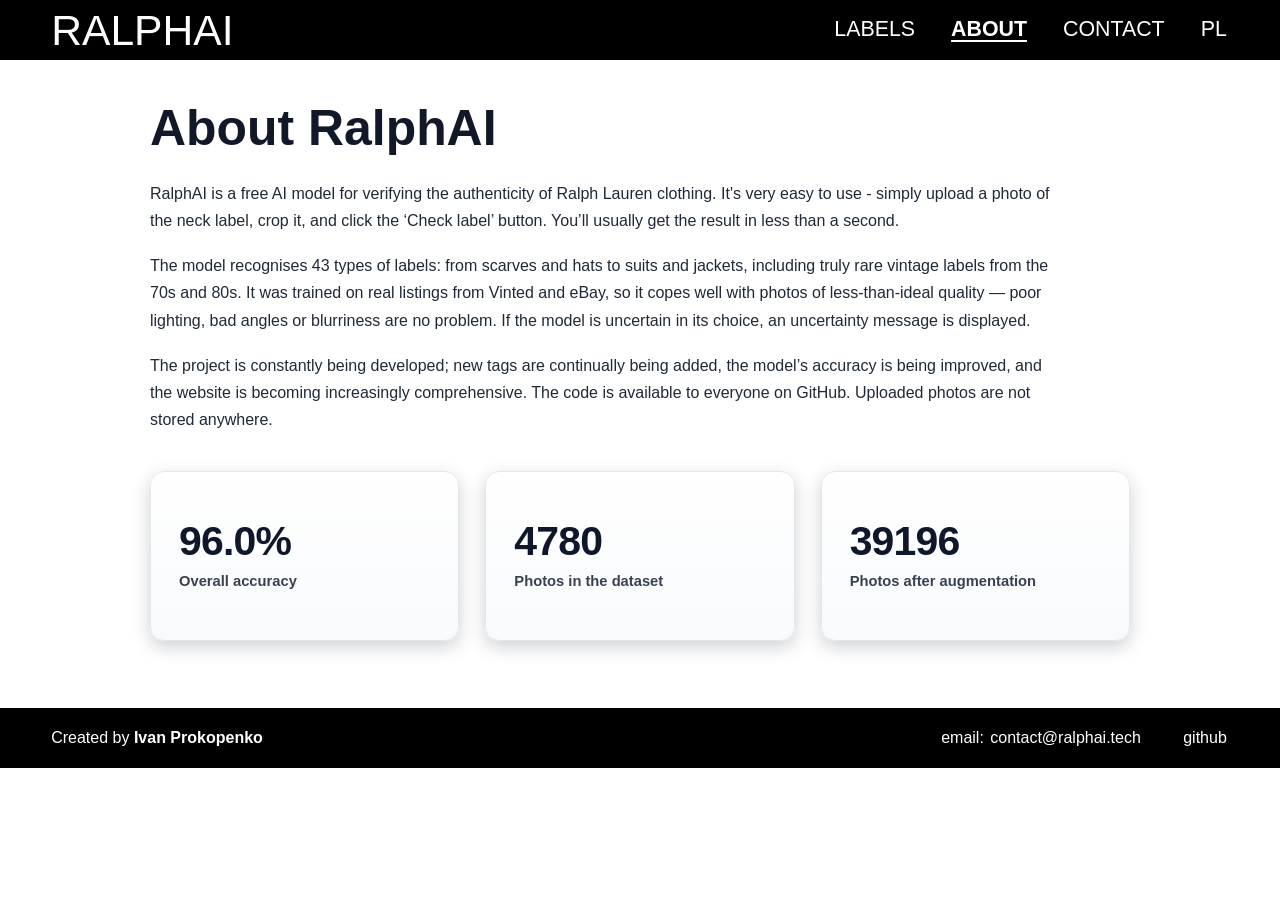
==== about.html @ 1222fd0d "new version. v3" ====
<!DOCTYPE html>
<html lang="en">

<head>
  <meta charset="UTF-8" />
  <meta name="viewport" content="width=device-width, initial-scale=1.0" />
  <title>RalphAI - About</title>
  <meta name="description" content="Learn how RalphAI helps people perform a fast, practical Ralph Lauren legit check using AI." />
  <link rel="icon" type="image/png" href="/favicon/favicon-96x96.png" sizes="96x96" />
  <link rel="icon" type="image/svg+xml" href="/favicon/favicon.svg" />
  <link rel="shortcut icon" href="/favicon.ico" />
  <link rel="apple-touch-icon" sizes="180x180" href="/favicon/apple-touch-icon.png" />
  <link rel="manifest" href="/favicon/site.webmanifest" />
  <link rel="stylesheet" href="styles.css" />
  <script defer src="about.js"></script>
</head>

<body>
  <header class="navbar">
    <a href="/" class="nav-logo">RALPHAI</a>
    <nav class="nav-links">
      <a href="labels.html" class="nav-labels" data-i18n="navLabels">LABELS</a>
      <a href="about.html" class="nav-about nav-labels--active" data-i18n="navAbout">ABOUT</a>
      <a href="mailto:contact@ralphai.tech" class="nav-kontakt" data-i18n="navContact" id="navContactLink">CONTACT</a>
      <button id="langToggle" class="nav-lang-toggle"></button>
    </nav>
  </header>

  <main class="main-content main-content--about">
    <section class="about-page-wrapper" aria-labelledby="aboutHeading">
      <h1 id="aboutHeading" class="about-title" data-i18n="aboutTitle">About RalphAI</h1>

      <article class="about-article">
        <p data-i18n="aboutP1">
          RalphAI was created for people who buy, sell, and collect Ralph Lauren pieces and need a fast first opinion before making a decision.
          Instead of guessing from blurry marketplace photos or relying only on memory, users can upload label images and get an instant AI-based assessment.
        </p>
        <p data-i18n="aboutP2">
          The project focuses on practical, real-world use. We train the model on varied label examples, then keep improving it as new formats and edge cases appear.
          That means better coverage for vintage and modern tags, and more reliable confidence scores when the image quality is good.
        </p>
        <p data-i18n="aboutP3">
          RalphAI is designed to save time, reduce obvious mistakes, and support the legit-check community. It is a strong assistant, not a replacement for expert judgment,
          so uncertain cases should still be reviewed manually.
        </p>
      </article>

      <section class="about-metrics" aria-label="RalphAI metrics">
        <article class="about-metric-card">
          <p class="about-metric-value">96.0%</p>
          <p class="about-metric-label" data-i18n="metric1">Overall accuracy</p>
        </article>
        <article class="about-metric-card">
          <p class="about-metric-value">4780</p>
          <p class="about-metric-label" data-i18n="metric3">Photos in the dataset</p>
        </article>
        <article class="about-metric-card">
          <p class="about-metric-value">39196</p>
          <p class="about-metric-label" data-i18n="metric4">Photos after augmentation</p>
        </article>
      </section>
    </section>
  </main>

  <footer class="site-footer">
    <p class="footer-author"><span data-i18n="footerCreatedBy">Created by</span> <strong>Ivan Prokopenko</strong></p>
    <p class="footer-email">email: <a href="mailto:contact@ralphai.tech" id="footerEmailLink">contact@ralphai.tech</a></p>
    <a href="https://github.com/IvanProkopenko7/ralphai" class="footer-github" target="_blank" rel="noopener">github</a>
  </footer>
</body>

</html>
---- styles.css ----
*,
*::before,
*::after {
  box-sizing: border-box;
  margin: 0;
  padding: 0;
}

[hidden] {
  display: none !important;
}

html,
body {
  width: 100%;
  min-height: 100vh;
  background: #ffffff;
  font-family: 'Inter', 'Segoe UI', Roboto, Helvetica, Arial, sans-serif;
  font-style: normal;
}

/* ===== NAVBAR ===== */
.navbar {
  position: sticky;
  top: 0;
  z-index: 100;
  background: #000;
  height: 60px;
  display: flex;
  align-items: center;
  justify-content: space-between;
  padding: 0 clamp(20px, 4vw, 60px);
}

.nav-logo {
  font-weight: 400;
  font-size: clamp(28px, 3.33vw, 48px);
  color: #fff;
  text-decoration: none;
  text-wrap: nowrap;
}

.nav-links {
  display: flex;
  align-items: center;
  gap: clamp(16px, 2.5vw, 48px);
}

.nav-labels,
.nav-about,
.nav-kontakt,
.nav-lang-toggle {
  font-weight: 400;
  font-size: clamp(14px, 1.67vw, 32px);
  color: #fff;
  white-space: nowrap;
  text-decoration: none;
  line-height: 1;
  padding: 2px;
}

.nav-logo,
.nav-labels,
.nav-about,
.nav-kontakt,
.nav-lang-toggle,
.choose-btn,
.btn-analyze,
.btn-crop-cancel,
.btn-crop-confirm,
.preview-thumb-remove,
.preview-thumb-add {
  touch-action: manipulation;
}

.nav-lang-toggle {

background-color: black;

	border: none;
	padding: 2px;
  font: inherit;
  font-size: clamp(14px, 1.67vw, 32px);
  font-weight: 400;
  line-height: 1;
	cursor: pointer;
	outline: inherit;

}

.nav-labels--active {
  font-weight: 700;
  text-decoration: underline;
  text-underline-offset: 4px;
}

/* ===== MAIN CONTENT (drop zone) ===== */
.main-content {
  width: 100%;
  max-width: 1280px;
  margin: 0 auto;
  padding: clamp(16px, 4vw, 60px);
  display: flex;
  flex-direction: column;
  align-items: center;
  gap: clamp(40px, 6vw, 120px);
}

.main-content.drag-over {
  background: rgba(0, 0, 0, 0.04);
}

/* ===== UPLOAD SECTION ===== */
.upload-section {
  display: flex;
  flex-direction: column;
  align-items: center;
  gap: clamp(8px, 0.8vw, 12px);
  width: 100%;
}

.title {
  font-weight: 800;
  font-size: clamp(20px, 6vw, 64px);
  color: #000;
  text-align: center;
  line-height: 1.2;
}

.subtitle {
  font-weight: 600;
  font-size: calc(clamp(18px, 3vw, 32px) + 2px);
  color: #000;
  text-align: center;
}

.note {
  font-weight: 400;
  font-size: clamp(14px, 1.6vw, 16px);
  color: #5f5f5f;
  text-align: center;
  line-height: 1.5;
}

.note a {
  text-decoration: none;
}

.note-bold {
  font-weight: 600;
}

/* ===== CHOOSE BUTTON ===== */
.choose-btn {
  background: linear-gradient(135deg, #130023 0%, 20%, #6600aa 40%, #6600aa 60%, 80%, #130023 100%);
  background-size: 150% 150%;
  position: relative;
  overflow: hidden;
  margin-top: clamp(10px, 1.2vw, 18px);
  height: clamp(54px, 6vw, 100px);
  width: clamp(200px, 30vw, 440px);
  max-width: 100%;
  border-radius: 10px;
  cursor: pointer;
  border: none;
  display: flex;
  align-items: center;
  justify-content: center;
  isolation: isolate;
}

.choose-btn::before {
  content: '';
  position: absolute;
  inset: 0;
  z-index: 0;
  border-radius: inherit;
  background: linear-gradient(135deg, #130023 0%, 20%, #8800dd 40%, #8800dd 60%, 80%, #130023 100%);
  background-size: 150% 150%;
  opacity: 0;
  transition: opacity 0.25s ease;
}

.choose-btn:hover::before {
  opacity: 1;
}

.choose-btn span {
  position: relative;
  z-index: 1;
  font-weight: 600;
  font-size: clamp(16px, 2vw, 32px);
  color: #fff;
  white-space: nowrap;
}

/* ===== DROP TEXT ===== */
.drop-text {
  display: flex;
  flex-direction: column;
  align-items: center;
  gap: 4px;
}

.drop-line-1,
.drop-line-2 {
  font-weight: 400;
  font-size: clamp(14px, 1.6vw, 16px);
  color: #666;
  text-align: center;
}

/* ===== HOW-TO SECTION ===== */
.how-to-section {
  display: flex;
  flex-direction: column;
  align-items: center;
  gap: clamp(14px, 2vw, 32px);
  width: 100%;
  padding-bottom: clamp(12px, 2vw, 50px);
  padding-top: clamp(40px, 6vw, 60px);
  content-visibility: auto;
}

.how-to-section::before {
  content: '';
  display: block;
  width: 50%;
  max-width: 320px;
  height: 1px;
  background: linear-gradient(to right, transparent, rgba(0, 0, 0, 0.25) 25%, rgba(0, 0, 0, 0.25) 75%, transparent);
}

.section-heading {
  font-weight: 450;
  font-size: clamp(22px, 3vw, 48px);
  color: #000;
  text-align: center;
}

/* ===== CROPPING VIDEO ===== */
.cropping-video {
  width: 100%;
  max-width: 360px;
  display: block;
  border-radius: 8px;
}

.how-to-image-groups,
.qr-check-image-groups {
  width: 100%;
  display: flex;
  flex-direction: column;
  gap: clamp(20px, 2.4vw, 34px);
}

.how-to-image-group,
.qr-check-image-group {
  width: 100%;
  display: flex;
  flex-direction: column;
  gap: 12px;
}

.how-to-group-label,
.qr-check-group-label {
  font-size: clamp(18px, 2.1vw, 28px);
  font-weight: 700;
  letter-spacing: 0.08em;
}

.how-to-group-label--good,
.qr-check-group-label--real {
  color: #166534;
}

.how-to-group-label--bad,
.qr-check-group-label--fake {
  color: #991b1b;
}

.how-to-image-groups {
  margin-top: clamp(2px, 0.6vw, 8px);
}

.how-to-grid,
.qr-check-grid {
  width: 100%;
  display: flex;
  flex-wrap: nowrap;
  align-items: stretch;
  gap: 10px;
  overflow-x: visible;
  padding-bottom: 0;
}

.how-to-card,
.qr-check-card {
  border: 2px solid #e5e7eb;
  border-radius: 12px;
  overflow: hidden;
  background: #fff;
  flex: 0 0 auto;
  display: flex;
  align-items: center;
  justify-content: center;
}

.how-to-card {
  width: calc((100% - 10px) / 2);
}

.how-to-card img,
.qr-check-card img {
  display: block;
  width: auto;
  height: auto;
  max-width: 100%;
  max-height: 100%;
  background: #eceff3;
}

/* ===== ADDITIONAL CHECKS SECTION ===== */
.extra-checks-section {
  width: min(1120px, 100%);
  display: flex;
  flex-direction: column;
  gap: clamp(20px, 2.4vw, 34px);
  padding: clamp(20px, 2.6vw, 34px) 0 clamp(24px, 4vw, 40px);
  margin-top: clamp(-56px, -5vw, -24px);
  border-top: 1px solid rgba(0, 0, 0, 0.12);
}

.extra-checks-heading {
  text-align: left;
}

.extra-checks-intro {
  font-size: clamp(14px, 1.2vw, 18px);
  line-height: 1.7;
  color: #1a1a1a;
}

.extra-checks-list {
  margin: 0;
  padding-left: clamp(20px, 2.4vw, 34px);
  list-style: none;
  counter-reset: extra-check-item;
  display: grid;
  gap: clamp(34px, 4vw, 50px);
}

.extra-checks-item {
  counter-increment: extra-check-item;
  display: grid;
  gap: clamp(16px, 2vw, 22px);
  color: #1a1a1a;
}

.extra-checks-item-title {
  font-size: clamp(18px, 2vw, 28px);
  font-weight: 650;
  line-height: 1.2;
}

.extra-checks-item-title::before {
  content: counter(extra-check-item) ". ";
}

.extra-checks-item p {
  font-size: clamp(14px, 1.15vw, 18px);
  line-height: 1.75;
}

.extra-checks-item a {
  color: #1d4ed8;
  text-underline-offset: 2px;
}

.extra-checks-item a:hover {
  text-decoration: none;
}

.qr-check-grid {
  margin-top: 0;
}

.qr-check-card {
  width: calc((100% - 10px) / 2);
}

.qr-check-card img {
  height: auto;
}

.how-to-card--good,
.qr-check-card--legit {
  border-color: #22c55e;
}

.how-to-card--bad,
.qr-check-card--fake {
  border-color: #ef4444;
}

/* ===== PREVIEW IMAGE ===== */
.preview-img {
  width: clamp(200px, 28vw, 440px);
  max-width: 100%;
  height: auto;
  aspect-ratio: 2 / 1;
  object-fit: cover;
  border-radius: 10px;
  cursor: pointer;
}

/* ===== PREVIEW GRID ===== */
.preview-grid {
  display: flex;
  flex-wrap: wrap;
  gap: 12px;
  justify-content: center;
  width: clamp(200px, 80vw, 920px);
  max-width: 100%;
}

.preview-clearAll {
  background: #f44336;
  color: #fff;
  border: none;
  padding: 8px 16px;
  font-size: 14px;
  font-weight: 600;
  cursor: pointer;
}

.preview-clearAll-container {
  padding: 5px 0 10px 0;
  display: flex;
  flex-wrap: wrap;
  justify-content: flex-end;
  width: clamp(200px, 80vw, 920px);
  max-width: 100%;
}

.preview-card {
  display: flex;
  flex-direction: column;
  flex-shrink: 0;
}

.preview-thumb {
  position: relative;
  width: 220px;
  height: 110px;
  border-radius: 10px 10px 0 0;
  overflow: hidden;
  flex-shrink: 0;
}

.preview-thumb img {
  width: 100%;
  height: 100%;
  object-fit: cover;
  display: block;
}

.preview-thumb-remove {
  position: absolute;
  top: 4px;
  right: 4px;
  width: 22px;
  height: 22px;
  border-radius: 50%;
  background: rgba(0, 0, 0, 0.6);
  color: #fff;
  border: none;
  cursor: pointer;
  font-size: 12px;
  display: flex;
  align-items: center;
  justify-content: center;
  line-height: 1;
}

.preview-thumb-remove:hover {
  background: rgba(0, 0, 0, 0.85);
}

.preview-thumb-add {
  width: 220px;
  height: 110px;
  border-radius: 10px;
  border: 2px dashed #ccc;
  background: #fafafa;
  cursor: pointer;
  font-size: 32px;
  color: #bbb;
  display: flex;
  align-items: center;
  justify-content: center;
  align-self: flex-start;
}

.preview-thumb-add:hover {
  border-color: #999;
  color: #999;
}

/* ===== RESULT ROW ===== */
.result-row {
  display: flex;
  flex-wrap: wrap;
  gap: 12px;
  justify-content: center;
  width: clamp(200px, 80vw, 920px);
  max-width: 100%;
}

.result-chip {
  width: 220px;
  border-radius: 0 0 10px 10px;
  display: flex;
  flex-direction: column;
  align-items: center;
  justify-content: center;
  padding: 10px 14px 12px;
  flex-shrink: 0;
  box-sizing: border-box;
  gap: 2px;
}

.result-chip--authentic {
  background: #dcfce7;
}

.result-chip--fake {
  background: #fee2e2;
}

.result-chip--unknown {
  background: #fef9c3;
}

.result-chip-verdict {
  font-family: 'Inter', sans-serif;
  font-size: 22px;
  font-weight: 800;
  text-transform: lowercase;
  letter-spacing: 0.01em;
  line-height: 1.1;
}

.result-chip--authentic .result-chip-verdict {
  color: #166534;
}

.result-chip--fake .result-chip-verdict {
  color: #991b1b;
}

.result-chip--unknown .result-chip-verdict {
  color: #854d0e;
}

.result-chip-pct {
  font-family: 'Inter', sans-serif;
  font-size: 13px;
  font-weight: 400;
  color: #555;
}

/* ===== UNCERTAINTY MESSAGE ===== */
.uncertainty-msg {
  background-color: #fdf5d3;
  color: #6a5300;
  border: 1px solid #fae482;
  width: clamp(300px, 42vw, 660px);
  max-width: 95%;
  margin-top: 20px;
  margin-bottom: -10px;
  border-radius: 8px;
  font-family: 'Inter', sans-serif;
  font-size: clamp(14px, 1.4vw, 15px);
  line-height: 1.5;
  text-align: center;
  padding: 16px 20px;
  font-weight: 500;
  box-shadow: 0 4px 12px rgba(0, 0, 0, 0.03);
}

.uncertainty-msg a {
  color: #4a3a00;
  text-decoration: underline;
  font-weight: 700;
}

.uncertainty-msg a:hover {
  text-decoration: none;
}

/* ===== ANALYZE BUTTON ===== */
.btn-analyze {
  margin-top: 28px;
  background: linear-gradient(135deg, #130023 0%, 20%, #6600aa 40%, #6600aa 60%, 80%, #130023 100%);
  background-size: 150% 150%;
  position: relative;
  overflow: hidden;
  height: clamp(54px, 6vw, 100px);
  width: clamp(200px, 28vw, 440px);
  max-width: 100%;
  border-radius: 10px;
  cursor: pointer;
  border: none;
  display: flex;
  align-items: center;
  justify-content: center;
  font-family: 'Inter', sans-serif;
  font-weight: 600;
  font-size: clamp(16px, 2vw, 32px);
  color: #fff;
  white-space: nowrap;
  isolation: isolate;
}

.btn-analyze::before {
  content: '';
  position: absolute;
  inset: 0;
  z-index: 0;
  border-radius: inherit;
  background: linear-gradient(135deg, #130023 0%, 20%, #8800dd 40%, #8800dd 60%, 80%, #130023 100%);
  background-size: 150% 150%;
  opacity: 0;
  transition: opacity 0.25s ease;
}

.btn-analyze:hover::before {
  opacity: 1;
}

.btn-analyze span {
  position: relative;
  z-index: 1;
  color: #fff;
}

.btn-analyze:disabled {
  background: #aaa;
  cursor: not-allowed;
}

.btn-analyze:disabled::before {
  display: none;
}

.btn-analyze.loading {
  pointer-events: none;
}

.btn-analyze.loading::after {
  content: '';
  display: inline-block;
  width: 18px;
  height: 18px;
  border: 2px solid rgba(255, 255, 255, 0.5);
  border-top-color: #fff;
  border-radius: 50%;
  animation: spin 0.7s linear infinite;
  margin-left: 14px;
  vertical-align: middle;
}

@keyframes spin {
  to {
    transform: rotate(360deg);
  }
}

@keyframes btnGradientFlow {
  0% {
    background-position: 0% 0%;
  }

  50% {
    background-position: 100% 100%;
  }

  100% {
    background-position: 0% 0%;
  }
}

/* ===== ERROR MESSAGE ===== */
.error-msg {
  width: clamp(200px, 28vw, 440px);
  max-width: 100%;
  background: #f8d7da;
  color: #721c24;
  border-radius: 6px;
  padding: 12px 18px;
  font-family: 'Inter', sans-serif;
  font-size: clamp(14px, 1vw, 16px);
  text-align: center;
}

/* ===== RESULT CARD ===== */
.result-card {
  width: clamp(280px, 40vw, 560px);
  max-width: 100%;
  background: #fff;
  border-radius: 16px;
  box-shadow: 0 8px 40px rgba(0, 0, 0, 0.13);
  overflow: hidden;
}

.result-header {
  background: linear-gradient(135deg, #130023 0%, 20%, #6600aa 40%, #6600aa 60%, 80%, #130023 100%);
  background-size: 150% 150%;
  color: #fff;
  padding: 14px 24px;
  font-family: 'Inter', sans-serif;
  font-size: 12px;
  font-weight: 700;
  letter-spacing: 0.12em;
  text-transform: uppercase;
}

.result-body {
  padding: 24px;
  display: flex;
  flex-direction: column;
  gap: 20px;
}

.result-divider {
  height: 1px;
  background: #f0f0f0;
  margin: 4px 0;
}

.result-img-label {
  font-size: 12px;
  font-weight: 700;
  letter-spacing: 0.12em;
  text-transform: uppercase;
  color: #aaa;
  text-align: center;
  padding-top: 4px;
}

.result-verdict {
  display: flex;
  flex-direction: column;
  align-items: center;
  gap: 10px;
  padding: 24px 20px;
  border-radius: 12px;
  background: #f7f7f7;
}

.result-verdict--authentic {
  background: #f0fdf4;
}

.result-verdict--fake {
  background: #fff1f1;
}

.result-verdict--unknown {
  background: #fefce8;
}

.result-verdict-label {
  font-size: 14px;
  font-weight: 700;
  letter-spacing: 0.12em;
  text-transform: uppercase;
  color: #aaa;
}

.result-verdict-class {
  font-family: 'Inter', sans-serif;
  font-size: clamp(26px, 3.5vw, 40px);
  font-weight: 800;
  color: #111;
  text-transform: capitalize;
  line-height: 1;
}

.badge {
  display: inline-flex;
  align-items: center;
  justify-content: center;
  padding: 5px 16px;
  border-radius: 100px;
  font-family: 'Inter', sans-serif;
  font-size: 12px;
  font-weight: 700;
  letter-spacing: 0.08em;
  text-transform: uppercase;
  white-space: nowrap;
}

.badge.authentic {
  background: #dcfce7;
  color: #166534;
}

.badge.fake {
  background: #fee2e2;
  color: #991b1b;
}

.badge.unknown {
  background: #fef9c3;
  color: #854d0e;
}

.result-class {
  font-family: 'Inter', sans-serif;
  font-size: 18px;
  font-weight: 700;
  color: #222;
}

.confidence-row {
  display: flex;
  align-items: center;
  gap: 12px;
}

.confidence-label {
  font-size: 12px;
  font-weight: 600;
  color: #888;
  min-width: 60px;
}

.confidence-bar-wrap {
  flex: 1;
  height: 10px;
  background: #ede9f4;
  border-radius: 100px;
  overflow: hidden;
}

.confidence-bar {
  height: 100%;
  border-radius: 100px;
  background: linear-gradient(90deg, #340058, #8800dd);
  transition: width 0.6s cubic-bezier(0.4, 0, 0.2, 1);
}

.confidence-pct {
  font-size: 14px;
  font-weight: 700;
  color: #111;
  min-width: 40px;
  text-align: right;
}

.top-predictions {
  border-top: 1px solid #f0f0f0;
  padding-top: 16px;
  display: flex;
  flex-direction: column;
  gap: 10px;
}

.top-predictions-label {
  font-size: 14px;
  font-weight: 700;
  letter-spacing: 0.1em;
  text-transform: uppercase;
  color: #bbb;
  margin-bottom: 2px;
}

.pred-row {
  display: flex;
  align-items: center;
  gap: 10px;
}

.pred-name {
  font-size: 14px;
  font-weight: 500;
  color: #444;
  min-width: 100px;
  white-space: nowrap;
  overflow: hidden;
  text-overflow: ellipsis;
}

.pred-bar-wrap {
  flex: 1;
  height: 6px;
  background: #ede9f4;
  border-radius: 100px;
  overflow: hidden;
}

.pred-bar {
  height: 100%;
  border-radius: 100px;
  background: #b48dd4;
}

.pred-pct {
  font-size: 14px;
  font-weight: 600;
  color: #888;
  min-width: 34px;
  text-align: right;
}

/* ===== FOOTER ===== */
.site-footer {
  background: #000;
  height: 60px;
  width: 100%;
  display: flex;
  align-items: center;
  padding: 0 clamp(20px, 4vw, 60px);
  gap: clamp(16px, 3vw, 60px);
  font-family: 'Inter', sans-serif;
  font-size: 16px;
  font-weight: 400;
  color: #fff;
  content-visibility: auto;
}

.site-footer strong {
  font-weight: 600;
}

.footer-author {
  flex: 1;
  padding-right: 14px;
}

.footer-email {
  flex: 0 0 auto;
}

.footer-email a {
  color: #fff;
  text-decoration: none;
  padding: 2px;
}

.footer-email a:hover {
  text-decoration: underline;
}

.footer-github {
  flex: 0 0 auto;
  color: #fff;
  text-decoration: none;
  padding: 2px;
}

.footer-github:hover {
  text-decoration: underline;
}

/* ===== UPDATE MODAL ===== */
.update-modal-overlay {
  position: fixed;
  inset: 0;
  background: rgba(0, 0, 0, 0.5);
  z-index: 1200;
  display: flex;
  align-items: center;
  justify-content: center;
  padding: 16px;
}

.update-modal {
  width: 500px;
  max-width: 100%;
  max-height: calc(100vh - 32px);
  background: #fff;
  border-radius: 20px;
  box-shadow: 0 24px 60px rgba(0, 0, 0, 0.35);
  display: flex;
  flex-direction: column;
  position: relative;
  overflow: hidden;
}

.update-modal-close {
  position: absolute;
  top: 8px;
  right: 8px;
  width: 34px;
  height: 34px;
  border: none;
  border-radius: 999px;
  background: rgba(0, 0, 0, 0.14);
  color: #111;
  font-size: 24px;
  line-height: 1;
  cursor: pointer;
  transition: background 0.2s ease, color 0.2s ease;
  z-index: 2;
}

.update-modal-close:hover {
  background: rgba(0, 0, 0, 0.08);
  color: #111;
}

.update-modal-header {
  background: #fad300;
  text-align: center;
  padding: 24px 10px 14px 10px;
}

.update-modal-title {
  font-size: 34px;
  line-height: 1.05;
  font-weight: 800;
  color: #111;
  max-width: calc(100% - 44px);
  margin: 0 auto;
  white-space: normal;
}

.update-modal-subtitle {
  margin-top: 8px;
  color: rgba(0, 0, 0, 0.8);
  font-size: 16px;
  font-weight: 500;
}

.update-modal-content {
  flex: 1;
  overflow-y: auto;
  padding: 10px;
  display: flex;
  flex-direction: column;
  gap: 8px;
}

.update-feature-card {
  display: flex;
  align-items: center;
  gap: 12px;
  background: #f7f7f7;
  border-radius: 16px;
    padding: 12px 6px;
}

.update-feature-icon {
  width: 40px;
  height: 40px;
  border-radius: 999px;
  background: #fad300;
  color: #111;
  font-size: 18px;
  flex: 0 0 40px;
  display: flex;
  align-items: center;
  justify-content: center;
}

.update-feature-text h3 {
  font-size: 16px;
  line-height: 1.35;
  font-weight: 700;
  color: #111;
}

.update-feature-text p {
  margin-top: 8px;
  color: #374151;
  font-size: 14px;
  line-height: 1.55;
}

.update-feature-text strong {
  color: #af7d00;
}

.update-note-muted {
  display: block;
  margin-top: 6px;
  color: #6b7280;
  font-size: clamp(12px, 0.95vw, 14px);
  line-height: 1.45;
  font-weight: 400;
}

.update-modal-footer {
  background: #f5e6c3;
  border-top: 1px solid #e6d4a8;
  text-align: center;
  padding: 20px 26px 22px;
}

.update-footer-title {
  font-size: 18px;
  line-height: 1.4;
  color: #111;
  font-weight: 600;
}

.update-footer-subtitle {
  margin-top: 6px;
  font-size: 14px;
  color: #374151;
}

/* Narrow phones — full screen */
@media (max-width: 600px) {
  .preview-thumb {
    width: 180px;
    height: 90px;
  }

  .result-chip {
    width: 180px;
  }
}

/* Landscape phones & tablets with little vertical space — full screen */
@media (max-width: 1440px) {
  .update-modal-footer {
    padding: 10px 26px 14px;
  }

  .update-footer-title {
    font-size: 16px;
  }

  .update-footer-subtitle {
    margin-top: 6px;
    font-size: 14px;
    color: #374151;
  }

  .update-modal-title {
    font-size: clamp(28px, 3.3vw, 34px);
  }

  .update-modal-header {
    background: #fad300;
    text-align: center;
    padding: 24px 10px 14px 10px;
  }

  .update-footer-subtitle {
    margin-top: 3px;
    font-size: 14px;
    color: #374151;
  }

  .update-modal-content {
    padding: 10px;
    gap: 4px;
  }

  .update-feature-card {
    gap: 10px;
    padding: 10px 5px;
  }

  .update-feature-text h3 {
    line-height: 1.15;
  }

  .update-feature-text p {
    margin-top: 6px;
    line-height: 1.25;
  }

  .update-note-muted {
    margin-top: 4px;
    font-size: clamp(12px, 0.85vw, 14px);
    line-height: 1.3;
  }
}

@media (max-width: 920px) and (min-width: 481px) {
  .update-modal-overlay {
    padding: 8px;
  }

  .update-modal {
    width: 440px;
    max-height: calc(100vh - 16px);
  }

  .update-modal-header {
    padding: 24px 10px 14px 10px;
  }

  

  .update-modal-content {
    overflow-y: hidden;
    padding: 6px;
    gap: 3px;
  }

  .update-feature-card {
    padding: 8px;
  }

  .update-modal-footer {
    padding: 10px 14px 12px;
  }
}

/* ===== CROPPER MODAL ===== */
.cropper-overlay {
  display: none;
  position: fixed;
  inset: 0;
  background: rgba(0, 0, 0, 0.88);
  z-index: 1000;
  align-items: center;
  justify-content: center;
  padding: 20px;
}

.cropper-overlay:not([hidden]) {
  display: flex;
}

.cropper-modal-inner {
  background: #111;
  border-radius: 10px;
  display: flex;
  flex-direction: column;
  width: 95%;
  max-width: 900px;
  overflow: hidden;
  box-shadow: 0 8px 40px rgba(0, 0, 0, 0.6);
}


.cropper-img-wrap {
  width: 100%;
  height: 80vh;
  background: #000;
  overflow: hidden;
}

.cropper-img-wrap img {
  display: block;
  max-width: 100%;
}

.cropper-actions {
  display: flex;
  gap: 12px;
  padding: 16px 20px;
  justify-content: flex-end;
  background: #1a1a1a;
}

.btn-crop-cancel,
.btn-crop-confirm {
  padding: 10px 28px;
  font-size: 14px;
  font-weight: 600;
  letter-spacing: 0.03em;
  border: none;
  border-radius: 4px;
  cursor: pointer;
  transition: background 0.2s;
}

.btn-crop-cancel {
  background: #444;
  color: #fff;
}

.btn-crop-cancel:hover {
  background: #555;
}

.btn-crop-confirm {
  background: #fff;
  color: #111;
}

.btn-crop-confirm:hover {
  background: #ddd;
}

.btn-crop-confirm.is-processing {
  opacity: 0.65;
  cursor: wait;
}

/* ===== RESPONSIVE BREAKPOINTS ===== */
@media (max-width: 768px) {

  .extra-checks-section {
    padding-left: 0;
    padding-right: 0;
  }

  .result-chip {
    border-radius: 0 0 5px 5px;
    padding: 5px 7px 6px;
  }

  .result-chip-verdict {
    font-family: 'Inter', sans-serif;
    font-size: 16px;
    font-weight: 800;
    text-transform: lowercase;
    letter-spacing: 0.01em;
    line-height: 1.1;
  }


  .result-chip-pct {
    font-family: 'Inter', sans-serif;
    font-size: 12px;
    font-weight: 400;
    color: #555;
  }


  /* Wider buttons on tablets */
  .choose-btn,
  .btn-analyze {
    width: min(70%, 300px);
  }

  .uncertainty-msg {
    width: min(85%, 450px);
    font-size: 13px;
    padding: 12px 16px;
    line-height: 1.4;
  }




  /* Ctrl+V paste is not standard on touch devices */
  .drop-line-2 {
    display: none;
  }
}

@media (max-width: 480px) {

  .how-to-grid,
  .qr-check-grid {
    flex-wrap: wrap;
    overflow-x: visible;
  }

  .how-to-card,
  .qr-check-card {
    width: calc((100% - 10px) / 2);
  }

  .extra-checks-list {
    padding-left: 15px;
  }

  .cropper-img-wrap {
        height: 65vh;
    }
  .navbar {
    height: 56px;
    padding: 0 12px;
  }

  .nav-logo {
    font-size: 22px;
  }

  .nav-links {
    gap: 8px;
  }

  .update-modal-title {
    font-size: clamp(20px, 6vw, 28px);
  }

  .update-modal-subtitle {
    margin-top: 8px;
    font-size: 14px;
  }

  .update-modal-close {
    top: 6px;
    right: 6px;
  }

  .update-modal-header {
    padding: 24px 10px 14px 10px;
  }

  .nav-labels,
  .nav-about,
  .nav-kontakt,
  .nav-lang-toggle {
    font-size: 14px;
    line-height: 1;
  }

  .main-content {
    padding: 30px 20px;
  }

  /* Full-width buttons on phones */
  .choose-btn,
  .btn-analyze {
    width: 80%;
    height: 60px;
  }

  .uncertainty-msg {
    width: 85%;
    font-size: 12px;
    padding: 10px 14px;
    margin-top: 14px;
    line-height: 1.4;
  }

  .choose-btn span {
    font-size: 16px;
  }

  .btn-analyze {
    margin-top: 16px;
    font-size: 16px;
  }

  /* Responsive 2-column preview cards */
  .preview-thumb,
  .preview-thumb-add {
    width: calc(40vw - 8px);
    height: calc((40vw - 8px) * 0.5);
  }

  .result-chip {
    width: calc(40vw - 8px);
    border-radius: 0 0 5px 5px;
    padding: 5px 7px 6px;
  }


  /* Stack footer vertically */
  .site-footer {
    height: auto;
    flex-direction: column;
    align-items: flex-start;
    padding: 14px 16px;
    gap: 6px;
    font-size: 14px;
  }

  .footer-author,
  .footer-email,
  .footer-github {
    flex: none;
  }


  .btn-crop-cancel,
  .btn-crop-confirm {
    padding: 8px 16px;
    font-size: 13px;
  }

}

@media (min-width: 481px) {

  .how-to-image-groups,
  .qr-check-image-groups {
    display: grid;
    grid-template-columns: repeat(2, minmax(0, 1fr));
    column-gap: 10px;
    row-gap: 12px;
  }

  .how-to-image-group,
  .qr-check-image-group {
    display: flex;
    flex-direction: column;
    gap: 12px;
  }

  .how-to-grid,
  .qr-check-grid {
    flex-wrap: nowrap;
    overflow-x: visible;
  }

  .how-to-card,
  .qr-check-card {
    width: calc((100% - 10px) / 2);
  }
}

/* Extra-small phones (≤360px) */
@media (max-width: 360px) {

  .update-modal-title {
    font-size: 18px;
  }
  .update-feature-text h3 {
    font-size: 14px;
  }

  .update-feature-text p {
    margin-top: 8px;
    font-size: 12px;
  }

  .update-note-muted {
    margin-top: 5px;
    font-size: 12px;
    line-height: 1.25;
  }

  .update-footer-title {
    font-size: 12px;
  }

  .update-footer-subtitle {
    margin-top: 3px;
    font-size: 12px;
  }

  .update-feature-icon {
    width: 30px;
    height: 30px;
    flex: 0 0 30px;
  }

  .nav-logo {
    font-size: 18px;
  }

  .navbar {
    height: 40px;
  }

  .title {
    font-size: 32px;
  }

  .subtitle {
    font-size: 18px;
  }

  .choose-btn,
  .btn-analyze {
    width: 95%;
  }

  .uncertainty-msg {
    width: 90%;
    font-size: 12px;
    padding: 8px 10px;
    line-height: 1.4;
  }

}

/* ===== LABELS PAGE ===== */
.main-content--labels {
  padding-top: clamp(20px, 3vw, 40px);
  padding-bottom: clamp(30px, 5vw, 70px);
  align-items: center;
  gap: clamp(36px, 5vw, 64px);
}

.labels-page-wrapper {
  width: 100%;
  max-width: 980px;
  margin: 0 auto;
}

.labels-section-title {
  text-align: left;
  font-size: clamp(22px, 2.5vw, 34px);
  font-weight: 800;
  color: #1f2937;
  margin: 0 0 clamp(18px, 2vw, 26px) 0;
  letter-spacing: 0.04em;
  text-transform: uppercase;
}

.labels-section-title--upcoming {
  margin-top: clamp(24px, 4vw, 36px);
}

.labels-subgroup {
  margin-bottom: clamp(24px, 3vw, 34px);
}

.labels-subgroup-title {
  font-size: clamp(18px, 1.8vw, 26px);
  font-weight: 700;
  color: #374151;
  margin: 0 0 clamp(12px, 1.6vw, 18px) 0;
  text-transform: lowercase;
}

.labels-grid {
  display: grid;
  grid-template-columns: repeat(4, minmax(0, 1fr));
  gap: clamp(14px, 1.8vw, 24px);
}

.label-card {
  width: 100%;
  display: flex;
  flex-direction: column;
  gap: 10px;
}

.label-card-media {
  width: 100%;
  aspect-ratio: 4 / 3;
  border-radius: 6px;
  border: 1px solid #d9d9d9;
  background: #eceff3;
  overflow: hidden;
  display: flex;
  align-items: center;
  justify-content: center;
}

.label-card-media img {
  width: 100%;
  height: 100%;
  display: block;
  object-fit: contain;
  object-position: center;
}

.label-card-caption {
  color: #4b5563;
  font-size: clamp(12px, 0.95vw, 14px);
  line-height: 1.35;
  overflow-wrap: anywhere;
}

.label-card--upcoming .label-card-media {
  border-style: dashed;
  border-color: #c7ccd4;
  background: linear-gradient(135deg, #f7f7f7, #efefef);
}

@media (max-width: 600px) {
  .main-content--labels {
    padding-left: 10px;
    padding-right: 10px;
    gap: 22px;
  }

  .labels-grid {
    grid-template-columns: repeat(3, minmax(0, 1fr));
    gap: 8px;
  }

  .labels-section-title {
    margin-bottom: 12px;
  }

  .labels-subgroup {
    margin-bottom: 18px;
  }
}

@media (max-width: 420px) {
  .labels-grid {
    grid-template-columns: repeat(3, minmax(0, 1fr));
    gap: 6px;
  }

  .label-card-media {
    aspect-ratio: 3 / 2;
  }
}

/* ===== ABOUT PAGE ===== */
.main-content--about {
  padding-top: clamp(24px, 3.2vw, 46px);
  padding-bottom: clamp(34px, 5.2vw, 74px);
  align-items: center;
  gap: clamp(28px, 4.2vw, 54px);
}

.about-page-wrapper {
  width: 100%;
  max-width: 980px;
  margin: 0 auto;
}

.about-title {
  color: #111827;
  font-size: clamp(30px, 3.9vw, 54px);
  line-height: 1.1;
  font-weight: 800;
  margin: 0 0 clamp(16px, 2vw, 24px) 0;
}

.about-article {
  display: flex;
  flex-direction: column;
  gap: clamp(12px, 1.4vw, 18px);
  color: #1f2937;
  font-size: clamp(16px, 1.25vw, 20px);
  line-height: 1.7;
  max-width: 900px;
}

.about-metrics {
  margin-top: clamp(24px, 3vw, 38px);
  display: grid;
  grid-template-columns: repeat(3, minmax(0, 1fr));
  gap: clamp(14px, 2.2vw, 26px);
}

.about-metric-card {
  border: 1px solid #e5e7eb;
  border-radius: 14px;
  background: linear-gradient(180deg, #ffffff 0%, #f8fafc 100%);
  box-shadow: 0 6px 18px rgba(15, 23, 42, 0.2);
  padding: clamp(18px, 2.3vw, 28px);
  min-height: 170px;
  display: flex;
  flex-direction: column;
  justify-content: center;
  gap: 10px;
}

.about-metric-value {
  font-size: clamp(30px, 3.2vw, 48px);
  line-height: 1;
  font-weight: 800;
  color: #0f172a;
  letter-spacing: -0.02em;
}

.about-metric-label {
  color: #374151;
  font-size: clamp(14px, 1.15vw, 18px);
  line-height: 1.35;
  font-weight: 600;
}

@media (max-width: 600px) {
  .about-metrics {
    gap: 8px;
  }

  .about-metric-card {
    min-height: 108px;
    padding: 12px;
  }

  .about-metric-value {
    font-size: clamp(20px, 6vw, 30px);
  }

  .about-metric-label {
    font-size: clamp(12px, 2.7vw, 14px);
    line-height: 1.2;
  }
}
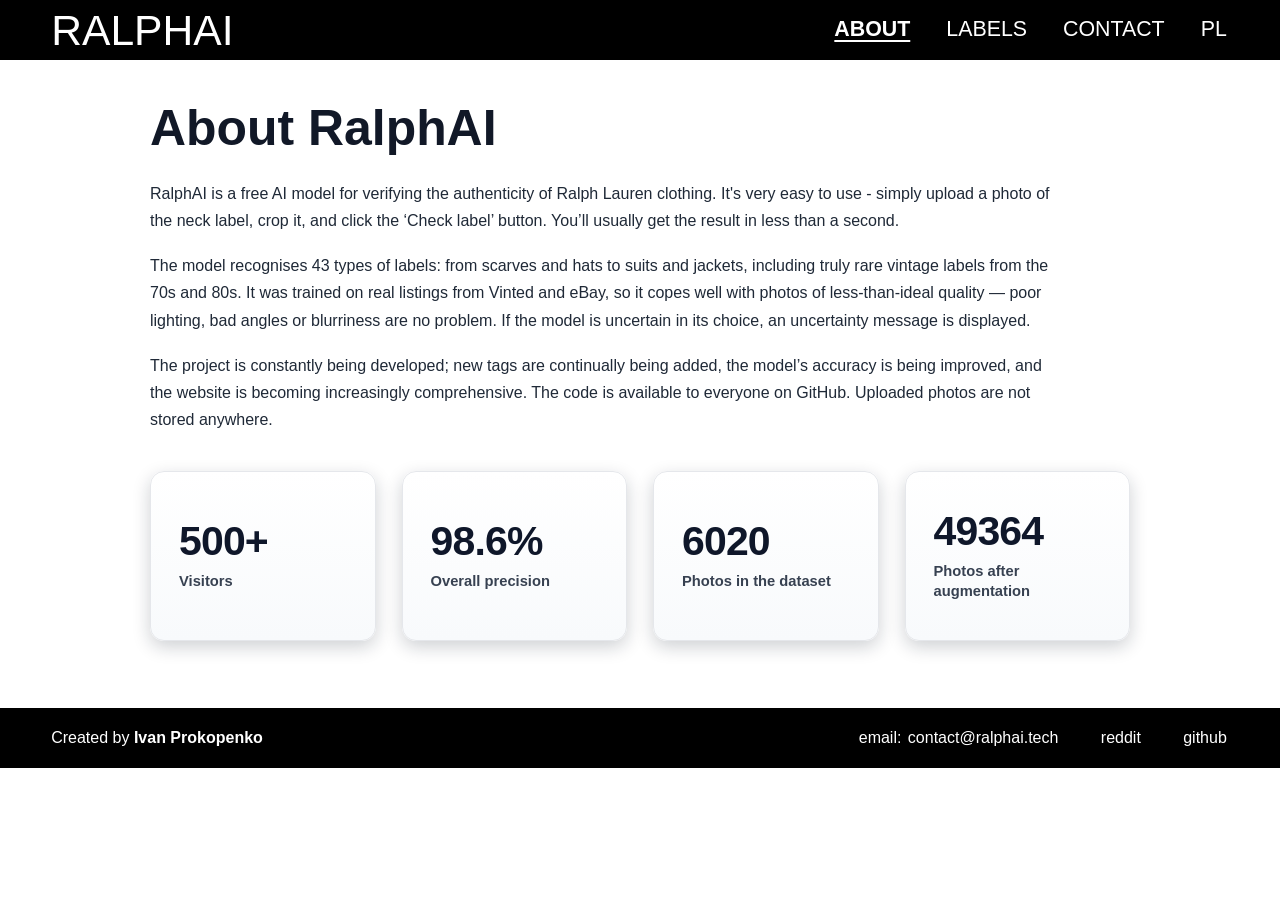
==== commit d5db8da7: "500 visits update" ====
--- a/about.html
+++ b/about.html
@@ -5,7 +5,15 @@
   <meta charset="UTF-8" />
   <meta name="viewport" content="width=device-width, initial-scale=1.0" />
   <title>RalphAI - About</title>
-  <meta name="description" content="Learn how RalphAI helps people perform a fast, practical Ralph Lauren legit check using AI." />
+  <script type="text/javascript">
+    (function (c, l, a, r, i, t, y) {
+      c[a] = c[a] || function () { (c[a].q = c[a].q || []).push(arguments) };
+      t = l.createElement(r); t.async = 1; t.src = "https://www.clarity.ms/tag/" + i;
+      y = l.getElementsByTagName(r)[0]; y.parentNode.insertBefore(t, y);
+    })(window, document, "clarity", "script", "wdtok88dls");
+  </script>
+  <meta name="description"
+    content="Learn how RalphAI helps people perform a fast, practical Ralph Lauren legit check using AI." />
   <link rel="icon" type="image/png" href="/favicon/favicon-96x96.png" sizes="96x96" />
   <link rel="icon" type="image/svg+xml" href="/favicon/favicon.svg" />
   <link rel="shortcut icon" href="/favicon.ico" />
@@ -19,8 +27,8 @@
   <header class="navbar">
     <a href="/" class="nav-logo">RALPHAI</a>
     <nav class="nav-links">
+      <a href="about.html" class="nav-about nav-labels--active" data-i18n="navAbout">ABOUT</a>
       <a href="labels.html" class="nav-labels" data-i18n="navLabels">LABELS</a>
-      <a href="about.html" class="nav-about nav-labels--active" data-i18n="navAbout">ABOUT</a>
       <a href="mailto:contact@ralphai.tech" class="nav-kontakt" data-i18n="navContact" id="navContactLink">CONTACT</a>
       <button id="langToggle" class="nav-lang-toggle"></button>
     </nav>
@@ -32,30 +40,39 @@
 
       <article class="about-article">
         <p data-i18n="aboutP1">
-          RalphAI was created for people who buy, sell, and collect Ralph Lauren pieces and need a fast first opinion before making a decision.
-          Instead of guessing from blurry marketplace photos or relying only on memory, users can upload label images and get an instant AI-based assessment.
+          RalphAI was created for people who buy, sell, and collect Ralph Lauren pieces and need a fast first opinion
+          before making a decision.
+          Instead of guessing from blurry marketplace photos or relying only on memory, users can upload label images
+          and get an instant AI-based assessment.
         </p>
         <p data-i18n="aboutP2">
-          The project focuses on practical, real-world use. We train the model on varied label examples, then keep improving it as new formats and edge cases appear.
-          That means better coverage for vintage and modern tags, and more reliable confidence scores when the image quality is good.
+          The project focuses on practical, real-world use. We train the model on varied label examples, then keep
+          improving it as new formats and edge cases appear.
+          That means better coverage for vintage and modern tags, and more reliable confidence scores when the image
+          quality is good.
         </p>
         <p data-i18n="aboutP3">
-          RalphAI is designed to save time, reduce obvious mistakes, and support the legit-check community. It is a strong assistant, not a replacement for expert judgment,
+          RalphAI is designed to save time, reduce obvious mistakes, and support the legit-check community. It is a
+          strong assistant, not a replacement for expert judgment,
           so uncertain cases should still be reviewed manually.
         </p>
       </article>
 
       <section class="about-metrics" aria-label="RalphAI metrics">
         <article class="about-metric-card">
-          <p class="about-metric-value">96.0%</p>
-          <p class="about-metric-label" data-i18n="metric1">Overall accuracy</p>
+          <p class="about-metric-value">500+</p>
+          <p class="about-metric-label" data-i18n="metric0">Visitors</p>
         </article>
         <article class="about-metric-card">
-          <p class="about-metric-value">4780</p>
+          <p class="about-metric-value">98.6%</p>
+          <p class="about-metric-label" data-i18n="metric1">Overall precision</p>
+        </article>
+        <article class="about-metric-card">
+          <p class="about-metric-value">6020</p>
           <p class="about-metric-label" data-i18n="metric3">Photos in the dataset</p>
         </article>
         <article class="about-metric-card">
-          <p class="about-metric-value">39196</p>
+          <p class="about-metric-value">49364</p>
           <p class="about-metric-label" data-i18n="metric4">Photos after augmentation</p>
         </article>
       </section>
@@ -64,9 +81,12 @@
 
   <footer class="site-footer">
     <p class="footer-author"><span data-i18n="footerCreatedBy">Created by</span> <strong>Ivan Prokopenko</strong></p>
-    <p class="footer-email">email: <a href="mailto:contact@ralphai.tech" id="footerEmailLink">contact@ralphai.tech</a></p>
+    <p class="footer-email">email: <a href="mailto:contact@ralphai.tech" id="footerEmailLink">contact@ralphai.tech</a>
+    </p>
+    <a href="https://www.reddit.com/user/Neat-Remote-8655/" class="footer-reddit" target="_blank"
+      rel="noopener">reddit</a>
     <a href="https://github.com/IvanProkopenko7/ralphai" class="footer-github" target="_blank" rel="noopener">github</a>
   </footer>
 </body>
 
-</html>
+</html>
--- a/styles.css
+++ b/styles.css
@@ -14,7 +14,7 @@
 body {
   width: 100%;
   min-height: 100vh;
-  background: #ffffff;
+  background-color: #ffffff;
   font-family: 'Inter', 'Segoe UI', Roboto, Helvetica, Arial, sans-serif;
   font-style: normal;
 }
@@ -24,7 +24,7 @@
   position: sticky;
   top: 0;
   z-index: 100;
-  background: #000;
+  background-color: #000;
   height: 60px;
   display: flex;
   align-items: center;
@@ -107,7 +107,7 @@
 }
 
 .main-content.drag-over {
-  background: rgba(0, 0, 0, 0.04);
+  background-color: rgba(0, 0, 0, 0.04);
 }
 
 /* ===== UPLOAD SECTION ===== */
@@ -129,7 +129,7 @@
 
 .subtitle {
   font-weight: 600;
-  font-size: calc(clamp(18px, 3vw, 32px) + 2px);
+  font-size: calc(clamp(18px, 3vw, 32px));
   color: #000;
   text-align: center;
 }
@@ -156,7 +156,7 @@
   background-size: 150% 150%;
   position: relative;
   overflow: hidden;
-  margin-top: clamp(10px, 1.2vw, 18px);
+  margin-top: clamp(14px, 1.4vw, 20px);
   height: clamp(54px, 6vw, 100px);
   width: clamp(200px, 30vw, 440px);
   max-width: 100%;
@@ -218,7 +218,7 @@
   gap: clamp(14px, 2vw, 32px);
   width: 100%;
   padding-bottom: clamp(12px, 2vw, 50px);
-  padding-top: clamp(40px, 6vw, 60px);
+  padding-top: clamp(36px, 6vw, 60px);
   content-visibility: auto;
 }
 
@@ -299,7 +299,7 @@
   border: 2px solid #e5e7eb;
   border-radius: 12px;
   overflow: hidden;
-  background: #fff;
+  background-color: #fff;
   flex: 0 0 auto;
   display: flex;
   align-items: center;
@@ -317,7 +317,7 @@
   height: auto;
   max-width: 100%;
   max-height: 100%;
-  background: #eceff3;
+  background-color: #eceff3;
 }
 
 /* ===== ADDITIONAL CHECKS SECTION ===== */
@@ -425,7 +425,7 @@
 }
 
 .preview-clearAll {
-  background: #f44336;
+  background-color: #f44336;
   color: #fff;
   border: none;
   padding: 8px 16px;
@@ -472,7 +472,7 @@
   width: 22px;
   height: 22px;
   border-radius: 50%;
-  background: rgba(0, 0, 0, 0.6);
+  background-color: rgba(0, 0, 0, 0.6);
   color: #fff;
   border: none;
   cursor: pointer;
@@ -484,7 +484,7 @@
 }
 
 .preview-thumb-remove:hover {
-  background: rgba(0, 0, 0, 0.85);
+  background-color: rgba(0, 0, 0, 0.85);
 }
 
 .preview-thumb-add {
@@ -492,7 +492,7 @@
   height: 110px;
   border-radius: 10px;
   border: 2px dashed #ccc;
-  background: #fafafa;
+  background-color: #fafafa;
   cursor: pointer;
   font-size: 32px;
   color: #bbb;
@@ -531,15 +531,15 @@
 }
 
 .result-chip--authentic {
-  background: #dcfce7;
+  background-color: #dcfce7;
 }
 
 .result-chip--fake {
-  background: #fee2e2;
+  background-color: #fee2e2;
 }
 
 .result-chip--unknown {
-  background: #fef9c3;
+  background-color: #fef9c3;
 }
 
 .result-chip-verdict {
@@ -646,7 +646,7 @@
 }
 
 .btn-analyze:disabled {
-  background: #aaa;
+  background-color: #aaa;
   cursor: not-allowed;
 }
 
@@ -695,7 +695,7 @@
 .error-msg {
   width: clamp(200px, 28vw, 440px);
   max-width: 100%;
-  background: #f8d7da;
+  background-color: #f8d7da;
   color: #721c24;
   border-radius: 6px;
   padding: 12px 18px;
@@ -708,7 +708,7 @@
 .result-card {
   width: clamp(280px, 40vw, 560px);
   max-width: 100%;
-  background: #fff;
+  background-color: #fff;
   border-radius: 16px;
   box-shadow: 0 8px 40px rgba(0, 0, 0, 0.13);
   overflow: hidden;
@@ -735,7 +735,7 @@
 
 .result-divider {
   height: 1px;
-  background: #f0f0f0;
+  background-color: #f0f0f0;
   margin: 4px 0;
 }
 
@@ -756,19 +756,19 @@
   gap: 10px;
   padding: 24px 20px;
   border-radius: 12px;
-  background: #f7f7f7;
+  background-color: #f7f7f7;
 }
 
 .result-verdict--authentic {
-  background: #f0fdf4;
+  background-color: #f0fdf4;
 }
 
 .result-verdict--fake {
-  background: #fff1f1;
+  background-color: #fff1f1;
 }
 
 .result-verdict--unknown {
-  background: #fefce8;
+  background-color: #fefce8;
 }
 
 .result-verdict-label {
@@ -803,17 +803,17 @@
 }
 
 .badge.authentic {
-  background: #dcfce7;
+  background-color: #dcfce7;
   color: #166534;
 }
 
 .badge.fake {
-  background: #fee2e2;
+  background-color: #fee2e2;
   color: #991b1b;
 }
 
 .badge.unknown {
-  background: #fef9c3;
+  background-color: #fef9c3;
   color: #854d0e;
 }
 
@@ -840,7 +840,7 @@
 .confidence-bar-wrap {
   flex: 1;
   height: 10px;
-  background: #ede9f4;
+  background-color: #ede9f4;
   border-radius: 100px;
   overflow: hidden;
 }
@@ -896,7 +896,7 @@
 .pred-bar-wrap {
   flex: 1;
   height: 6px;
-  background: #ede9f4;
+  background-color: #ede9f4;
   border-radius: 100px;
   overflow: hidden;
 }
@@ -904,7 +904,7 @@
 .pred-bar {
   height: 100%;
   border-radius: 100px;
-  background: #b48dd4;
+  background-color: #b48dd4;
 }
 
 .pred-pct {
@@ -917,7 +917,7 @@
 
 /* ===== FOOTER ===== */
 .site-footer {
-  background: #000;
+  background-color: #000;
   height: 60px;
   width: 100%;
   display: flex;
@@ -954,14 +954,16 @@
   text-decoration: underline;
 }
 
-.footer-github {
+.footer-github,
+.footer-reddit {
   flex: 0 0 auto;
   color: #fff;
   text-decoration: none;
   padding: 2px;
 }
 
-.footer-github:hover {
+.footer-github:hover,
+.footer-reddit:hover {
   text-decoration: underline;
 }
 
@@ -969,7 +971,7 @@
 .update-modal-overlay {
   position: fixed;
   inset: 0;
-  background: rgba(0, 0, 0, 0.5);
+  background-color: rgba(0, 0, 0, 0.5);
   z-index: 1200;
   display: flex;
   align-items: center;
@@ -978,10 +980,10 @@
 }
 
 .update-modal {
-  width: 500px;
+  width: 450px;
   max-width: 100%;
   max-height: calc(100vh - 32px);
-  background: #fff;
+  background-color: #fff;
   border-radius: 20px;
   box-shadow: 0 24px 60px rgba(0, 0, 0, 0.35);
   display: flex;
@@ -998,22 +1000,22 @@
   height: 34px;
   border: none;
   border-radius: 999px;
-  background: rgba(0, 0, 0, 0.14);
+  background-color: rgba(0, 0, 0, 0.14);
   color: #111;
   font-size: 24px;
   line-height: 1;
   cursor: pointer;
-  transition: background 0.2s ease, color 0.2s ease;
+  transition: background-color 0.2s ease, color 0.2s ease;
   z-index: 2;
 }
 
 .update-modal-close:hover {
-  background: rgba(0, 0, 0, 0.08);
+  background-color: rgba(0, 0, 0, 0.08);
   color: #111;
 }
 
 .update-modal-header {
-  background: #fad300;
+  background-color: #fad300;
   text-align: center;
   padding: 24px 10px 14px 10px;
 }
@@ -1048,7 +1050,7 @@
   display: flex;
   align-items: center;
   gap: 12px;
-  background: #f7f7f7;
+  background-color: #f7f7f7;
   border-radius: 16px;
     padding: 12px 6px;
 }
@@ -1057,7 +1059,7 @@
   width: 40px;
   height: 40px;
   border-radius: 999px;
-  background: #fad300;
+  background-color: #fad300;
   color: #111;
   font-size: 18px;
   flex: 0 0 40px;
@@ -1067,7 +1069,7 @@
 }
 
 .update-feature-text h3 {
-  font-size: 16px;
+  font-size: 18px;
   line-height: 1.35;
   font-weight: 700;
   color: #111;
@@ -1076,7 +1078,7 @@
 .update-feature-text p {
   margin-top: 8px;
   color: #374151;
-  font-size: 14px;
+  font-size: 16px;
   line-height: 1.55;
 }
 
@@ -1094,7 +1096,7 @@
 }
 
 .update-modal-footer {
-  background: #f5e6c3;
+  background-color: #f5e6c3;
   border-top: 1px solid #e6d4a8;
   text-align: center;
   padding: 20px 26px 22px;
@@ -1146,7 +1148,7 @@
   }
 
   .update-modal-header {
-    background: #fad300;
+    background-color: #fad300;
     text-align: center;
     padding: 24px 10px 14px 10px;
   }
@@ -1189,7 +1191,7 @@
   }
 
   .update-modal {
-    width: 440px;
+    width: 380px;
     max-height: calc(100vh - 16px);
   }
 
@@ -1219,7 +1221,7 @@
   display: none;
   position: fixed;
   inset: 0;
-  background: rgba(0, 0, 0, 0.88);
+  background-color: rgba(0, 0, 0, 0.88);
   z-index: 1000;
   align-items: center;
   justify-content: center;
@@ -1231,7 +1233,7 @@
 }
 
 .cropper-modal-inner {
-  background: #111;
+  background-color: #111;
   border-radius: 10px;
   display: flex;
   flex-direction: column;
@@ -1245,7 +1247,7 @@
 .cropper-img-wrap {
   width: 100%;
   height: 80vh;
-  background: #000;
+  background-color: #000;
   overflow: hidden;
 }
 
@@ -1254,12 +1256,75 @@
   max-width: 100%;
 }
 
+@media (hover: none) and (pointer: coarse) {
+  .cropper-overlay,
+  .cropper-overlay * {
+    -webkit-touch-callout: none;
+    -webkit-user-select: none;
+    user-select: none;
+  }
+
+  /* Keep the large bottom-right handle as-is, but enlarge the other 7 touch points. */
+  .cropper-point:not(.point-se) {
+    width: 12px;
+    height: 12px;
+    opacity: 1;
+  }
+
+  .cropper-point.point-n {
+    width: 6px;
+    height: 6px;
+    top: -3px;
+    left: 50%;
+    margin-left: -3px;
+  }
+
+  .cropper-point.point-s {
+    width: 6px;
+    height: 6px;
+    bottom: -3px;
+    left: 50%;
+    margin-left: -3px;
+  }
+
+  .cropper-point.point-e {
+    width: 6px;
+    height: 6px;
+    right: -3px;
+    top: 50%;
+    margin-top: -3px;
+  }
+
+  .cropper-point.point-w {
+    width: 6px;
+    height: 6px;
+    left: -3px;
+    top: 50%;
+    margin-top: -3px;
+  }
+
+  .cropper-point.point-nw {
+    top: -6px;
+    left: -6px;
+  }
+
+  .cropper-point.point-ne {
+    top: -6px;
+    right: -6px;
+  }
+
+  .cropper-point.point-sw {
+    bottom: -6px;
+    left: -6px;
+  }
+}
+
 .cropper-actions {
   display: flex;
   gap: 12px;
   padding: 16px 20px;
   justify-content: flex-end;
-  background: #1a1a1a;
+  background-color: #1a1a1a;
 }
 
 .btn-crop-cancel,
@@ -1271,25 +1336,25 @@
   border: none;
   border-radius: 4px;
   cursor: pointer;
-  transition: background 0.2s;
+  transition: background-color 0.2s;
 }
 
 .btn-crop-cancel {
-  background: #444;
+  background-color: #444;
   color: #fff;
 }
 
 .btn-crop-cancel:hover {
-  background: #555;
+  background-color: #555;
 }
 
 .btn-crop-confirm {
-  background: #fff;
+  background-color: #fff;
   color: #111;
 }
 
 .btn-crop-confirm:hover {
-  background: #ddd;
+  background-color: #ddd;
 }
 
 .btn-crop-confirm.is-processing {
@@ -1405,7 +1470,7 @@
   .nav-about,
   .nav-kontakt,
   .nav-lang-toggle {
-    font-size: 14px;
+    font-size: 16px;
     line-height: 1;
   }
 
@@ -1454,15 +1519,21 @@
   /* Stack footer vertically */
   .site-footer {
     height: auto;
-    flex-direction: column;
-    align-items: flex-start;
+    flex-direction: row;
+    flex-wrap: wrap;
+    align-items: center;
     padding: 14px 16px;
-    gap: 6px;
+    gap: 6px 12px;
     font-size: 14px;
   }
 
   .footer-author,
-  .footer-email,
+  .footer-email {
+    width: 100%;
+    flex: none;
+  }
+
+  .footer-reddit,
   .footer-github {
     flex: none;
   }
@@ -1507,17 +1578,19 @@
 
 /* Extra-small phones (≤360px) */
 @media (max-width: 360px) {
-
+  .nav-labels, .nav-about, .nav-kontakt, .nav-lang-toggle {
+        font-size: 14px;
+  }
   .update-modal-title {
     font-size: 18px;
   }
   .update-feature-text h3 {
-    font-size: 14px;
+    font-size: 16px;
   }
 
   .update-feature-text p {
     margin-top: 8px;
-    font-size: 12px;
+    font-size: 14px;
   }
 
   .update-note-muted {
@@ -1629,7 +1702,7 @@
   aspect-ratio: 4 / 3;
   border-radius: 6px;
   border: 1px solid #d9d9d9;
-  background: #eceff3;
+  background-color: #eceff3;
   overflow: hidden;
   display: flex;
   align-items: center;
@@ -1724,7 +1797,7 @@
 .about-metrics {
   margin-top: clamp(24px, 3vw, 38px);
   display: grid;
-  grid-template-columns: repeat(3, minmax(0, 1fr));
+  grid-template-columns: repeat(4, minmax(0, 1fr));
   gap: clamp(14px, 2.2vw, 26px);
 }
 
@@ -1759,6 +1832,8 @@
 @media (max-width: 600px) {
   .about-metrics {
     gap: 8px;
+    grid-template-columns: repeat(2, minmax(0, 1fr));
+    grid-template-rows: repeat(2, minmax(0, 1fr));
   }
 
   .about-metric-card {
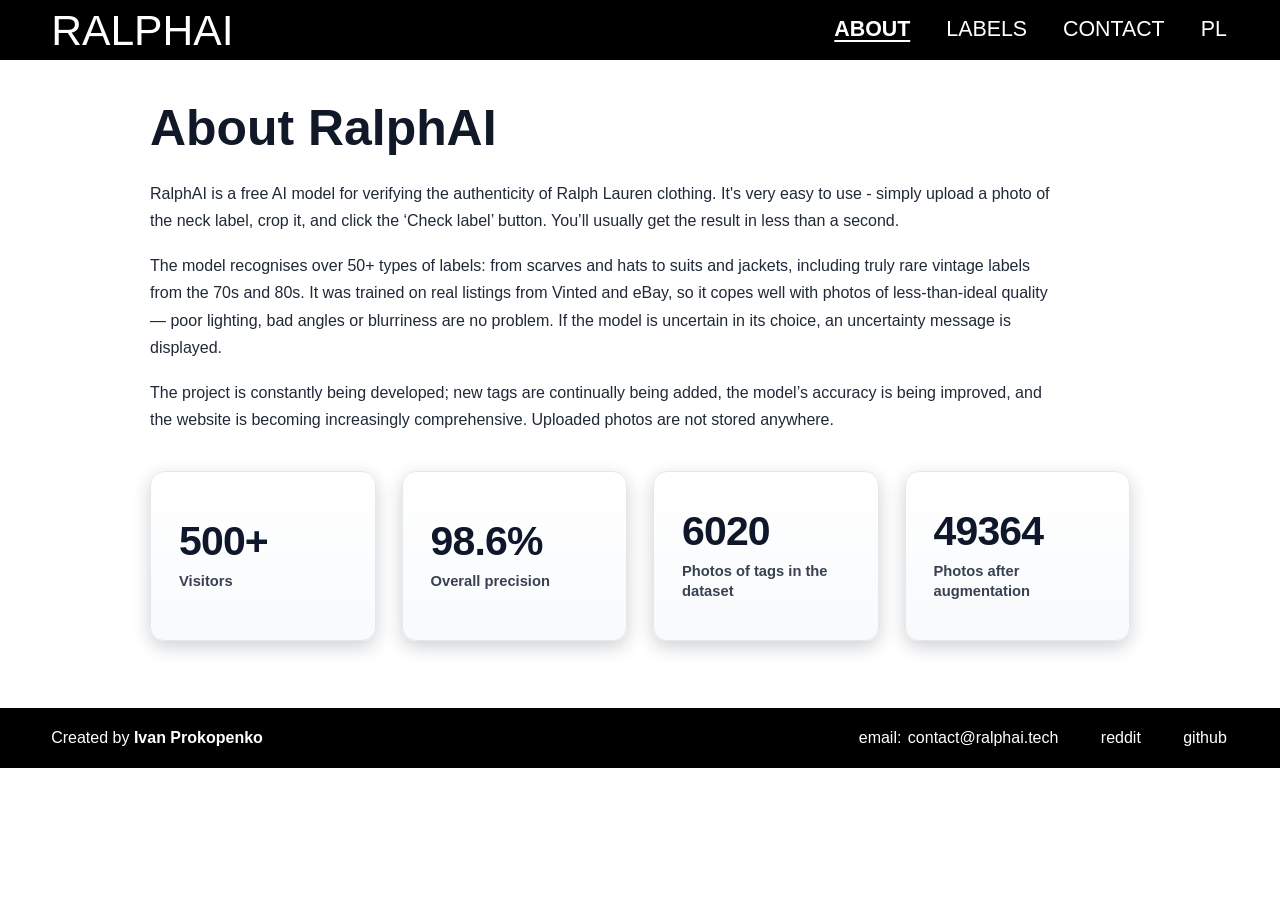
==== commit 03f7084a: "added a credability section" ====
--- a/about.html
+++ b/about.html
@@ -5,13 +5,6 @@
   <meta charset="UTF-8" />
   <meta name="viewport" content="width=device-width, initial-scale=1.0" />
   <title>RalphAI - About</title>
-  <script type="text/javascript">
-    (function (c, l, a, r, i, t, y) {
-      c[a] = c[a] || function () { (c[a].q = c[a].q || []).push(arguments) };
-      t = l.createElement(r); t.async = 1; t.src = "https://www.clarity.ms/tag/" + i;
-      y = l.getElementsByTagName(r)[0]; y.parentNode.insertBefore(t, y);
-    })(window, document, "clarity", "script", "wdtok88dls");
-  </script>
   <meta name="description"
     content="Learn how RalphAI helps people perform a fast, practical Ralph Lauren legit check using AI." />
   <link rel="icon" type="image/png" href="/favicon/favicon-96x96.png" sizes="96x96" />
@@ -20,6 +13,7 @@
   <link rel="apple-touch-icon" sizes="180x180" href="/favicon/apple-touch-icon.png" />
   <link rel="manifest" href="/favicon/site.webmanifest" />
   <link rel="stylesheet" href="styles.css" />
+  <script defer src="metrics.js"></script>
   <script defer src="about.js"></script>
 </head>
 
@@ -60,19 +54,19 @@
 
       <section class="about-metrics" aria-label="RalphAI metrics">
         <article class="about-metric-card">
-          <p class="about-metric-value">500+</p>
+          <p class="about-metric-value" data-metric-key="visitors">500+</p>
           <p class="about-metric-label" data-i18n="metric0">Visitors</p>
         </article>
         <article class="about-metric-card">
-          <p class="about-metric-value">98.6%</p>
+          <p class="about-metric-value" data-metric-key="overallPrecision">98.6%</p>
           <p class="about-metric-label" data-i18n="metric1">Overall precision</p>
         </article>
         <article class="about-metric-card">
-          <p class="about-metric-value">6020</p>
-          <p class="about-metric-label" data-i18n="metric3">Photos in the dataset</p>
+          <p class="about-metric-value" data-metric-key="datasetPhotos">6020</p>
+          <p class="about-metric-label" data-i18n="metric3">Photos of tags in the dataset</p>
         </article>
         <article class="about-metric-card">
-          <p class="about-metric-value">49364</p>
+          <p class="about-metric-value" data-metric-key="augmentedPhotos">49364</p>
           <p class="about-metric-label" data-i18n="metric4">Photos after augmentation</p>
         </article>
       </section>
--- a/styles.css
+++ b/styles.css
@@ -144,10 +144,6 @@
 
 .note a {
   text-decoration: none;
-}
-
-.note-bold {
-  font-weight: 600;
 }
 
 /* ===== CHOOSE BUTTON ===== */
@@ -239,13 +235,6 @@
 }
 
 /* ===== CROPPING VIDEO ===== */
-.cropping-video {
-  width: 100%;
-  max-width: 360px;
-  display: block;
-  border-radius: 8px;
-}
-
 .how-to-image-groups,
 .qr-check-image-groups {
   width: 100%;
@@ -326,7 +315,7 @@
   display: flex;
   flex-direction: column;
   gap: clamp(20px, 2.4vw, 34px);
-  padding: clamp(20px, 2.6vw, 34px) 0 clamp(24px, 4vw, 40px);
+  padding: clamp(28px, 3.6vw, 48px) 0 clamp(24px, 4vw, 40px);
   margin-top: clamp(-56px, -5vw, -24px);
   border-top: 1px solid rgba(0, 0, 0, 0.12);
 }
@@ -403,15 +392,30 @@
   border-color: #ef4444;
 }
 
-/* ===== PREVIEW IMAGE ===== */
-.preview-img {
-  width: clamp(200px, 28vw, 440px);
-  max-width: 100%;
-  height: auto;
-  aspect-ratio: 2 / 1;
-  object-fit: cover;
-  border-radius: 10px;
-  cursor: pointer;
+/* ===== HOME CREDIBILITY SECTION ===== */
+.home-credibility-section {
+  width: min(1120px, 100%);
+  border-top: 1px solid rgba(0, 0, 0, 0.12);
+    display: flex;
+    flex-direction: column;
+    gap: clamp(24px, 2.8vw, 40px);
+    padding: clamp(28px, 3.6vw, 48px) 0px clamp(30px, 5vw, 56px);
+    margin-top: clamp(-56px, -5vw, -24px);
+
+}
+
+.home-credibility-heading {
+  text-align: center;
+}
+
+.home-metrics-grid {
+  display: grid;
+  grid-template-columns: repeat(3, minmax(0, 1fr));
+  gap: clamp(14px, 2vw, 24px);
+}
+
+.home-metrics-grid .about-metric-card {
+  min-height: 180px;
 }
 
 /* ===== PREVIEW GRID ===== */
@@ -561,13 +565,6 @@
 
 .result-chip--unknown .result-chip-verdict {
   color: #854d0e;
-}
-
-.result-chip-pct {
-  font-family: 'Inter', sans-serif;
-  font-size: 13px;
-  font-weight: 400;
-  color: #555;
 }
 
 /* ===== UNCERTAINTY MESSAGE ===== */
@@ -704,217 +701,6 @@
   text-align: center;
 }
 
-/* ===== RESULT CARD ===== */
-.result-card {
-  width: clamp(280px, 40vw, 560px);
-  max-width: 100%;
-  background-color: #fff;
-  border-radius: 16px;
-  box-shadow: 0 8px 40px rgba(0, 0, 0, 0.13);
-  overflow: hidden;
-}
-
-.result-header {
-  background: linear-gradient(135deg, #130023 0%, 20%, #6600aa 40%, #6600aa 60%, 80%, #130023 100%);
-  background-size: 150% 150%;
-  color: #fff;
-  padding: 14px 24px;
-  font-family: 'Inter', sans-serif;
-  font-size: 12px;
-  font-weight: 700;
-  letter-spacing: 0.12em;
-  text-transform: uppercase;
-}
-
-.result-body {
-  padding: 24px;
-  display: flex;
-  flex-direction: column;
-  gap: 20px;
-}
-
-.result-divider {
-  height: 1px;
-  background-color: #f0f0f0;
-  margin: 4px 0;
-}
-
-.result-img-label {
-  font-size: 12px;
-  font-weight: 700;
-  letter-spacing: 0.12em;
-  text-transform: uppercase;
-  color: #aaa;
-  text-align: center;
-  padding-top: 4px;
-}
-
-.result-verdict {
-  display: flex;
-  flex-direction: column;
-  align-items: center;
-  gap: 10px;
-  padding: 24px 20px;
-  border-radius: 12px;
-  background-color: #f7f7f7;
-}
-
-.result-verdict--authentic {
-  background-color: #f0fdf4;
-}
-
-.result-verdict--fake {
-  background-color: #fff1f1;
-}
-
-.result-verdict--unknown {
-  background-color: #fefce8;
-}
-
-.result-verdict-label {
-  font-size: 14px;
-  font-weight: 700;
-  letter-spacing: 0.12em;
-  text-transform: uppercase;
-  color: #aaa;
-}
-
-.result-verdict-class {
-  font-family: 'Inter', sans-serif;
-  font-size: clamp(26px, 3.5vw, 40px);
-  font-weight: 800;
-  color: #111;
-  text-transform: capitalize;
-  line-height: 1;
-}
-
-.badge {
-  display: inline-flex;
-  align-items: center;
-  justify-content: center;
-  padding: 5px 16px;
-  border-radius: 100px;
-  font-family: 'Inter', sans-serif;
-  font-size: 12px;
-  font-weight: 700;
-  letter-spacing: 0.08em;
-  text-transform: uppercase;
-  white-space: nowrap;
-}
-
-.badge.authentic {
-  background-color: #dcfce7;
-  color: #166534;
-}
-
-.badge.fake {
-  background-color: #fee2e2;
-  color: #991b1b;
-}
-
-.badge.unknown {
-  background-color: #fef9c3;
-  color: #854d0e;
-}
-
-.result-class {
-  font-family: 'Inter', sans-serif;
-  font-size: 18px;
-  font-weight: 700;
-  color: #222;
-}
-
-.confidence-row {
-  display: flex;
-  align-items: center;
-  gap: 12px;
-}
-
-.confidence-label {
-  font-size: 12px;
-  font-weight: 600;
-  color: #888;
-  min-width: 60px;
-}
-
-.confidence-bar-wrap {
-  flex: 1;
-  height: 10px;
-  background-color: #ede9f4;
-  border-radius: 100px;
-  overflow: hidden;
-}
-
-.confidence-bar {
-  height: 100%;
-  border-radius: 100px;
-  background: linear-gradient(90deg, #340058, #8800dd);
-  transition: width 0.6s cubic-bezier(0.4, 0, 0.2, 1);
-}
-
-.confidence-pct {
-  font-size: 14px;
-  font-weight: 700;
-  color: #111;
-  min-width: 40px;
-  text-align: right;
-}
-
-.top-predictions {
-  border-top: 1px solid #f0f0f0;
-  padding-top: 16px;
-  display: flex;
-  flex-direction: column;
-  gap: 10px;
-}
-
-.top-predictions-label {
-  font-size: 14px;
-  font-weight: 700;
-  letter-spacing: 0.1em;
-  text-transform: uppercase;
-  color: #bbb;
-  margin-bottom: 2px;
-}
-
-.pred-row {
-  display: flex;
-  align-items: center;
-  gap: 10px;
-}
-
-.pred-name {
-  font-size: 14px;
-  font-weight: 500;
-  color: #444;
-  min-width: 100px;
-  white-space: nowrap;
-  overflow: hidden;
-  text-overflow: ellipsis;
-}
-
-.pred-bar-wrap {
-  flex: 1;
-  height: 6px;
-  background-color: #ede9f4;
-  border-radius: 100px;
-  overflow: hidden;
-}
-
-.pred-bar {
-  height: 100%;
-  border-radius: 100px;
-  background-color: #b48dd4;
-}
-
-.pred-pct {
-  font-size: 14px;
-  font-weight: 600;
-  color: #888;
-  min-width: 34px;
-  text-align: right;
-}
-
 /* ===== FOOTER ===== */
 .site-footer {
   background-color: #000;
@@ -937,7 +723,7 @@
 
 .footer-author {
   flex: 1;
-  padding-right: 14px;
+  padding-right: 20px;
 }
 
 .footer-email {
@@ -1068,6 +854,10 @@
   justify-content: center;
 }
 
+.update-feature-icon--precision {
+  font-size: 20px;
+}
+
 .update-feature-text h3 {
   font-size: 18px;
   line-height: 1.35;
@@ -1086,15 +876,6 @@
   color: #af7d00;
 }
 
-.update-note-muted {
-  display: block;
-  margin-top: 6px;
-  color: #6b7280;
-  font-size: clamp(12px, 0.95vw, 14px);
-  line-height: 1.45;
-  font-weight: 400;
-}
-
 .update-modal-footer {
   background-color: #f5e6c3;
   border-top: 1px solid #e6d4a8;
@@ -1117,6 +898,22 @@
 
 /* Narrow phones — full screen */
 @media (max-width: 600px) {
+  .footer-github, .footer-reddit {
+    padding: 0;
+  }
+    .site-footer {
+    height: auto;
+    flex-direction: row;
+    flex-wrap: wrap;
+    align-items: center;
+    padding: 14px 16px;
+    gap: 6px 12px;
+  }
+    .footer-author,
+  .footer-email {
+    width: 100%;
+    flex: none;
+  }
   .preview-thumb {
     width: 180px;
     height: 90px;
@@ -1176,12 +973,6 @@
   .update-feature-text p {
     margin-top: 6px;
     line-height: 1.25;
-  }
-
-  .update-note-muted {
-    margin-top: 4px;
-    font-size: clamp(12px, 0.85vw, 14px);
-    line-height: 1.3;
   }
 }
 
@@ -1365,6 +1156,15 @@
 /* ===== RESPONSIVE BREAKPOINTS ===== */
 @media (max-width: 768px) {
 
+  .home-metrics-grid {
+    gap: 10px;
+  }
+
+  .home-metrics-grid .about-metric-card {
+    min-height: 120px;
+    padding: 14px;
+  }
+
   .extra-checks-section {
     padding-left: 0;
     padding-right: 0;
@@ -1385,14 +1185,6 @@
   }
 
 
-  .result-chip-pct {
-    font-family: 'Inter', sans-serif;
-    font-size: 12px;
-    font-weight: 400;
-    color: #555;
-  }
-
-
   /* Wider buttons on tablets */
   .choose-btn,
   .btn-analyze {
@@ -1416,6 +1208,11 @@
 }
 
 @media (max-width: 480px) {
+
+  .home-metrics-grid {
+    grid-template-columns: 1fr;
+    gap: 8px;
+  }
 
   .how-to-grid,
   .qr-check-grid {
@@ -1516,22 +1313,7 @@
   }
 
 
-  /* Stack footer vertically */
-  .site-footer {
-    height: auto;
-    flex-direction: row;
-    flex-wrap: wrap;
-    align-items: center;
-    padding: 14px 16px;
-    gap: 6px 12px;
-    font-size: 14px;
-  }
-
-  .footer-author,
-  .footer-email {
-    width: 100%;
-    flex: none;
-  }
+
 
   .footer-reddit,
   .footer-github {
@@ -1593,12 +1375,6 @@
     font-size: 14px;
   }
 
-  .update-note-muted {
-    margin-top: 5px;
-    font-size: 12px;
-    line-height: 1.25;
-  }
-
   .update-footer-title {
     font-size: 12px;
   }
@@ -1609,9 +1385,13 @@
   }
 
   .update-feature-icon {
-    width: 30px;
-    height: 30px;
-    flex: 0 0 30px;
+    width: 36px;
+    height: 36px;
+    flex: 0 0 36px;
+  }
+
+  .update-feature-icon--precision {
+    font-size: 16px;
   }
 
   .nav-logo {
@@ -1717,19 +1497,6 @@
   object-position: center;
 }
 
-.label-card-caption {
-  color: #4b5563;
-  font-size: clamp(12px, 0.95vw, 14px);
-  line-height: 1.35;
-  overflow-wrap: anywhere;
-}
-
-.label-card--upcoming .label-card-media {
-  border-style: dashed;
-  border-color: #c7ccd4;
-  background: linear-gradient(135deg, #f7f7f7, #efefef);
-}
-
 @media (max-width: 600px) {
   .main-content--labels {
     padding-left: 10px;
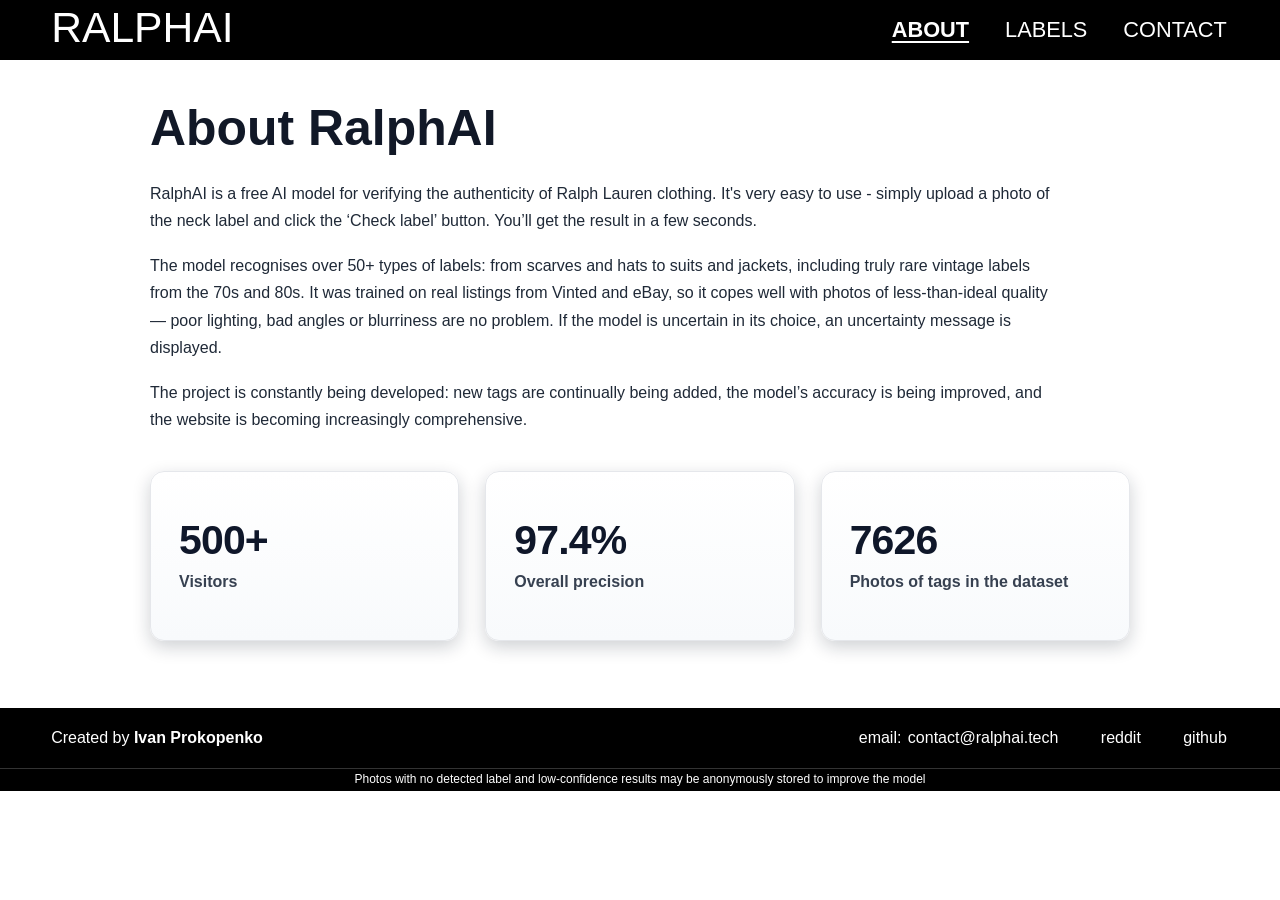
==== commit d09291c7: "Server-side detection+classification, single-image flow, cron keep-warm, rate limits, cleanup" ====
--- a/about.html
+++ b/about.html
@@ -24,7 +24,6 @@
       <a href="about.html" class="nav-about nav-labels--active" data-i18n="navAbout">ABOUT</a>
       <a href="labels.html" class="nav-labels" data-i18n="navLabels">LABELS</a>
       <a href="mailto:contact@ralphai.tech" class="nav-kontakt" data-i18n="navContact" id="navContactLink">CONTACT</a>
-      <button id="langToggle" class="nav-lang-toggle"></button>
     </nav>
   </header>
 
@@ -62,12 +61,8 @@
           <p class="about-metric-label" data-i18n="metric1">Overall precision</p>
         </article>
         <article class="about-metric-card">
-          <p class="about-metric-value" data-metric-key="datasetPhotos">6020</p>
+          <p class="about-metric-value" data-metric-key="datasetPhotos">7626</p>
           <p class="about-metric-label" data-i18n="metric3">Photos of tags in the dataset</p>
-        </article>
-        <article class="about-metric-card">
-          <p class="about-metric-value" data-metric-key="augmentedPhotos">49364</p>
-          <p class="about-metric-label" data-i18n="metric4">Photos after augmentation</p>
         </article>
       </section>
     </section>
@@ -81,6 +76,7 @@
       rel="noopener">reddit</a>
     <a href="https://github.com/IvanProkopenko7/ralphai" class="footer-github" target="_blank" rel="noopener">github</a>
   </footer>
+  <div class="footer-collect-bar"><span data-i18n="collectNote">Photos with no detected label and low-confidence results may be anonymously stored to improve the model</span></div>
 </body>
 
 </html>
--- a/styles.css
+++ b/styles.css
@@ -38,6 +38,10 @@
   color: #fff;
   text-decoration: none;
   text-wrap: nowrap;
+  line-height: 1;
+  display: inline-flex;
+  align-items: center;
+  transform: translateY(-0.08em);
 }
 
 .nav-links {
@@ -48,10 +52,9 @@
 
 .nav-labels,
 .nav-about,
-.nav-kontakt,
-.nav-lang-toggle {
+.nav-kontakt {
   font-weight: 400;
-  font-size: clamp(14px, 1.67vw, 32px);
+  font-size: clamp(16px, 1.7vw, 32px);
   color: #fff;
   white-space: nowrap;
   text-decoration: none;
@@ -63,29 +66,12 @@
 .nav-labels,
 .nav-about,
 .nav-kontakt,
-.nav-lang-toggle,
 .choose-btn,
-.btn-analyze,
 .btn-crop-cancel,
 .btn-crop-confirm,
 .preview-thumb-remove,
 .preview-thumb-add {
   touch-action: manipulation;
-}
-
-.nav-lang-toggle {
-
-background-color: black;
-
-	border: none;
-	padding: 2px;
-  font: inherit;
-  font-size: clamp(14px, 1.67vw, 32px);
-  font-weight: 400;
-  line-height: 1;
-	cursor: pointer;
-	outline: inherit;
-
 }
 
 .nav-labels--active {
@@ -206,27 +192,6 @@
   text-align: center;
 }
 
-/* ===== HOW-TO SECTION ===== */
-.how-to-section {
-  display: flex;
-  flex-direction: column;
-  align-items: center;
-  gap: clamp(14px, 2vw, 32px);
-  width: 100%;
-  padding-bottom: clamp(12px, 2vw, 50px);
-  padding-top: clamp(36px, 6vw, 60px);
-  content-visibility: auto;
-}
-
-.how-to-section::before {
-  content: '';
-  display: block;
-  width: 50%;
-  max-width: 320px;
-  height: 1px;
-  background: linear-gradient(to right, transparent, rgba(0, 0, 0, 0.25) 25%, rgba(0, 0, 0, 0.25) 75%, transparent);
-}
-
 .section-heading {
   font-weight: 450;
   font-size: clamp(22px, 3vw, 48px);
@@ -325,7 +290,7 @@
 }
 
 .extra-checks-intro {
-  font-size: clamp(14px, 1.2vw, 18px);
+  font-size: clamp(16px, 1.2vw, 18px);
   line-height: 1.7;
   color: #1a1a1a;
 }
@@ -357,8 +322,19 @@
 }
 
 .extra-checks-item p {
-  font-size: clamp(14px, 1.15vw, 18px);
+  font-size: clamp(16px, 1.15vw, 18px);
   line-height: 1.75;
+}
+
+.qr-continue-btn {
+  background: none;
+  border: none;
+  padding: 0;
+  font: inherit;
+  color: inherit;
+  font-weight: 700;
+  text-decoration: underline;
+  cursor: pointer;
 }
 
 .extra-checks-item a {
@@ -399,8 +375,14 @@
     display: flex;
     flex-direction: column;
     gap: clamp(24px, 2.8vw, 40px);
-    padding: clamp(28px, 3.6vw, 48px) 0px clamp(30px, 5vw, 56px);
-    margin-top: clamp(-56px, -5vw, -24px);
+    padding-block: clamp(28px, 3.6vw, 48px) clamp(30px, 5vw, 56px);
+    padding-inline: 0;
+    /* Preserves the original upload -> removed spacer -> credibility gap after spacer removal.
+       Old distance = main gap + spacer padding-top + spacer padding-bottom + main gap + old negative margin.
+       New distance = main gap + this margin, so this margin absorbs the removed section's spacing on all screens. */
+    margin-top:
+      calc(clamp(36px, 6vw, 60px) /* ex-spacer top */
+        + clamp(12px, 2vw, 50px))
 
 }
 
@@ -428,59 +410,99 @@
   max-width: 100%;
 }
 
-.preview-clearAll {
-  background-color: #f44336;
-  color: #fff;
-  border: none;
-  padding: 8px 16px;
-  font-size: 14px;
-  font-weight: 600;
-  cursor: pointer;
-}
-
-.preview-clearAll-container {
-  padding: 5px 0 10px 0;
-  display: flex;
-  flex-wrap: wrap;
-  justify-content: flex-end;
-  width: clamp(200px, 80vw, 920px);
-  max-width: 100%;
-}
-
 .preview-card {
+  position: relative;
   display: flex;
   flex-direction: column;
   flex-shrink: 0;
+  margin-top: 10px;
 }
 
 .preview-thumb {
   position: relative;
-  width: 220px;
-  height: 110px;
-  border-radius: 10px 10px 0 0;
+  width: 320px;
+  height: 320px;
   overflow: hidden;
   flex-shrink: 0;
+  background-color: #eceff3;
+}
+
+.preview-thumb--authentic {
+  background-color: #dcfce7;
+}
+
+.preview-thumb--fake {
+  background-color: #fee2e2;
 }
 
 .preview-thumb img {
   width: 100%;
   height: 100%;
-  object-fit: cover;
+  object-fit: contain;
+  background-color: transparent;
   display: block;
+}
+
+.preview-thumb--real {
+  background-color: #ccffdd;
+}
+
+.preview-thumb--fake {
+  background-color: #ffcece;
+}
+
+.preview-thumb--unknown {
+  background-color: #fef9c3;
+}
+
+.preview-manual-crop {
+  margin-top: 8px;
+  padding: 8px 16px;
+  font-size: 16px;
+  font-weight: 600;
+  cursor: pointer;
+  border: 2px solid #bfc1c5;
+  border-radius: 999px;
+  background: transparent;
+  color: #111;
+}
+
+.preview-thumb--pending {
+  background-color: #e5e7eb;
+}
+
+.preview-thumb--pending::after {
+  content: '';
+  position: absolute;
+  top: 50%;
+  left: 50%;
+  width: 40px;
+  height: 40px;
+  margin: -20px 0 0 -20px;
+  border: 4px solid #9ca3af;
+  border-top-color: #374151;
+  border-radius: 50%;
+  animation: spin 0.7s linear infinite;
+}
+
+@keyframes spin {
+  to {
+    transform: rotate(360deg);
+  }
 }
 
 .preview-thumb-remove {
   position: absolute;
   top: 4px;
   right: 4px;
-  width: 22px;
-  height: 22px;
+  width: 44px;
+  height: 44px;
   border-radius: 50%;
-  background-color: rgba(0, 0, 0, 0.6);
+  background-color: rgba(0, 0, 0, 0.8);
   color: #fff;
   border: none;
   cursor: pointer;
-  font-size: 12px;
+  font-size: 24px;
   display: flex;
   align-items: center;
   justify-content: center;
@@ -492,8 +514,8 @@
 }
 
 .preview-thumb-add {
-  width: 220px;
-  height: 110px;
+  width: 320px;
+  height: 320px;
   border-radius: 10px;
   border: 2px dashed #ccc;
   background-color: #fafafa;
@@ -522,24 +544,25 @@
 }
 
 .result-chip {
-  width: 220px;
-  border-radius: 0 0 10px 10px;
+  position: relative;
   display: flex;
   flex-direction: column;
   align-items: center;
   justify-content: center;
-  padding: 10px 14px 12px;
+  padding: 4px 20px;
+  padding-top: 6px;
   flex-shrink: 0;
+  border-radius: 999px 999px 0 0;
   box-sizing: border-box;
   gap: 2px;
 }
 
 .result-chip--authentic {
-  background-color: #dcfce7;
+  background-color: #ccffdd;
 }
 
 .result-chip--fake {
-  background-color: #fee2e2;
+  background-color: #ffcece;
 }
 
 .result-chip--unknown {
@@ -574,8 +597,6 @@
   border: 1px solid #fae482;
   width: clamp(300px, 42vw, 660px);
   max-width: 95%;
-  margin-top: 20px;
-  margin-bottom: -10px;
   border-radius: 8px;
   font-family: 'Inter', sans-serif;
   font-size: clamp(14px, 1.4vw, 15px);
@@ -594,98 +615,6 @@
 
 .uncertainty-msg a:hover {
   text-decoration: none;
-}
-
-/* ===== ANALYZE BUTTON ===== */
-.btn-analyze {
-  margin-top: 28px;
-  background: linear-gradient(135deg, #130023 0%, 20%, #6600aa 40%, #6600aa 60%, 80%, #130023 100%);
-  background-size: 150% 150%;
-  position: relative;
-  overflow: hidden;
-  height: clamp(54px, 6vw, 100px);
-  width: clamp(200px, 28vw, 440px);
-  max-width: 100%;
-  border-radius: 10px;
-  cursor: pointer;
-  border: none;
-  display: flex;
-  align-items: center;
-  justify-content: center;
-  font-family: 'Inter', sans-serif;
-  font-weight: 600;
-  font-size: clamp(16px, 2vw, 32px);
-  color: #fff;
-  white-space: nowrap;
-  isolation: isolate;
-}
-
-.btn-analyze::before {
-  content: '';
-  position: absolute;
-  inset: 0;
-  z-index: 0;
-  border-radius: inherit;
-  background: linear-gradient(135deg, #130023 0%, 20%, #8800dd 40%, #8800dd 60%, 80%, #130023 100%);
-  background-size: 150% 150%;
-  opacity: 0;
-  transition: opacity 0.25s ease;
-}
-
-.btn-analyze:hover::before {
-  opacity: 1;
-}
-
-.btn-analyze span {
-  position: relative;
-  z-index: 1;
-  color: #fff;
-}
-
-.btn-analyze:disabled {
-  background-color: #aaa;
-  cursor: not-allowed;
-}
-
-.btn-analyze:disabled::before {
-  display: none;
-}
-
-.btn-analyze.loading {
-  pointer-events: none;
-}
-
-.btn-analyze.loading::after {
-  content: '';
-  display: inline-block;
-  width: 18px;
-  height: 18px;
-  border: 2px solid rgba(255, 255, 255, 0.5);
-  border-top-color: #fff;
-  border-radius: 50%;
-  animation: spin 0.7s linear infinite;
-  margin-left: 14px;
-  vertical-align: middle;
-}
-
-@keyframes spin {
-  to {
-    transform: rotate(360deg);
-  }
-}
-
-@keyframes btnGradientFlow {
-  0% {
-    background-position: 0% 0%;
-  }
-
-  50% {
-    background-position: 100% 100%;
-  }
-
-  100% {
-    background-position: 0% 0%;
-  }
 }
 
 /* ===== ERROR MESSAGE ===== */
@@ -697,7 +626,7 @@
   border-radius: 6px;
   padding: 12px 18px;
   font-family: 'Inter', sans-serif;
-  font-size: clamp(14px, 1vw, 16px);
+  font-size: clamp(16px, 1vw, 18px);
   text-align: center;
 }
 
@@ -751,6 +680,26 @@
 .footer-github:hover,
 .footer-reddit:hover {
   text-decoration: underline;
+}
+
+/* ===== FOOTER COLLECT BAR ===== */
+.footer-collect-bar {
+  width: 100%;
+  min-height: 20px;
+  background-color: black;
+  display: flex;
+  align-items: center;
+  justify-content: center;
+  text-align: center;
+  padding: 2px 12px;
+  padding-bottom: 4px;
+  border-top: 1px solid rgba(255, 255, 255, 0.2);
+}
+
+.footer-collect-bar span {
+  color: #fff;
+  font-size: 12px;
+  line-height: 16px;
 }
 
 /* ===== UPDATE MODAL ===== */
@@ -915,12 +864,8 @@
     flex: none;
   }
   .preview-thumb {
-    width: 180px;
-    height: 90px;
-  }
-
-  .result-chip {
-    width: 180px;
+    width: 320px;
+    height: 320px;
   }
 }
 
@@ -1171,7 +1116,6 @@
   }
 
   .result-chip {
-    border-radius: 0 0 5px 5px;
     padding: 5px 7px 6px;
   }
 
@@ -1186,8 +1130,7 @@
 
 
   /* Wider buttons on tablets */
-  .choose-btn,
-  .btn-analyze {
+  .choose-btn {
     width: min(70%, 300px);
   }
 
@@ -1265,8 +1208,7 @@
 
   .nav-labels,
   .nav-about,
-  .nav-kontakt,
-  .nav-lang-toggle {
+  .nav-kontakt {
     font-size: 16px;
     line-height: 1;
   }
@@ -1276,8 +1218,7 @@
   }
 
   /* Full-width buttons on phones */
-  .choose-btn,
-  .btn-analyze {
+  .choose-btn {
     width: 80%;
     height: 60px;
   }
@@ -1294,21 +1235,17 @@
     font-size: 16px;
   }
 
-  .btn-analyze {
-    margin-top: 16px;
-    font-size: 16px;
-  }
-
   /* Responsive 2-column preview cards */
-  .preview-thumb,
+  .preview-thumb {
+    width: 320px;
+    height: 320px;
+  }
   .preview-thumb-add {
-    width: calc(40vw - 8px);
-    height: calc((40vw - 8px) * 0.5);
+    width: calc(80vw - 8px);
+    height: calc((80vw - 8px) * 0.5);
   }
 
   .result-chip {
-    width: calc(40vw - 8px);
-    border-radius: 0 0 5px 5px;
     padding: 5px 7px 6px;
   }
 
@@ -1327,6 +1264,12 @@
     font-size: 13px;
   }
 
+}
+
+@media (max-width: 767px) {
+  .nav-logo {
+    transform: none;
+  }
 }
 
 @media (min-width: 481px) {
@@ -1360,7 +1303,7 @@
 
 /* Extra-small phones (≤360px) */
 @media (max-width: 360px) {
-  .nav-labels, .nav-about, .nav-kontakt, .nav-lang-toggle {
+  .nav-labels, .nav-about, .nav-kontakt {
         font-size: 14px;
   }
   .update-modal-title {
@@ -1410,8 +1353,7 @@
     font-size: 18px;
   }
 
-  .choose-btn,
-  .btn-analyze {
+  .choose-btn {
     width: 95%;
   }
 
@@ -1497,6 +1439,15 @@
   object-position: center;
 }
 
+.label-card-caption {
+  margin: 0;
+  font-size: 13px;
+  line-height: 1.4;
+  color: #4b5563;
+  text-align: center;
+  overflow-wrap: break-word;
+}
+
 @media (max-width: 600px) {
   .main-content--labels {
     padding-left: 10px;
@@ -1563,9 +1514,14 @@
 
 .about-metrics {
   margin-top: clamp(24px, 3vw, 38px);
-  display: grid;
-  grid-template-columns: repeat(4, minmax(0, 1fr));
+  display: flex;
   gap: clamp(14px, 2.2vw, 26px);
+  width: 100%;
+}
+
+.about-metrics .about-metric-card {
+  flex: 1 1 0;
+  min-width: 0;
 }
 
 .about-metric-card {
@@ -1591,16 +1547,19 @@
 
 .about-metric-label {
   color: #374151;
-  font-size: clamp(14px, 1.15vw, 18px);
+  font-size: clamp(16px, 1.15vw, 20px);
   line-height: 1.35;
   font-weight: 600;
 }
 
 @media (max-width: 600px) {
   .about-metrics {
+    flex-wrap: wrap;
     gap: 8px;
-    grid-template-columns: repeat(2, minmax(0, 1fr));
-    grid-template-rows: repeat(2, minmax(0, 1fr));
+  }
+
+  .about-metrics .about-metric-card {
+    flex: 1 1 calc(50% - 8px);
   }
 
   .about-metric-card {
@@ -1613,7 +1572,7 @@
   }
 
   .about-metric-label {
-    font-size: clamp(12px, 2.7vw, 14px);
+    font-size: clamp(16px, 2.7vw, 20px);
     line-height: 1.2;
   }
 }
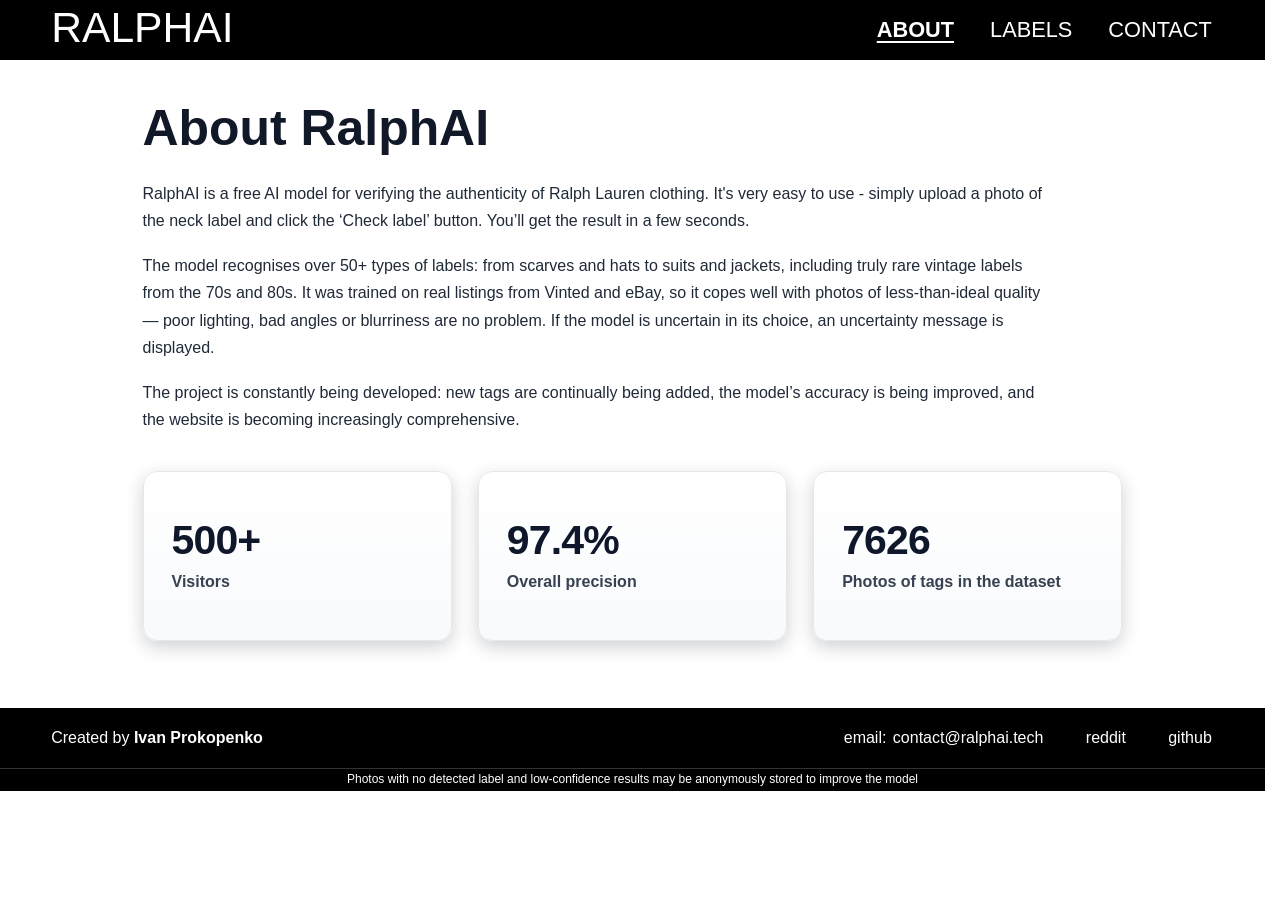
==== commit f5ff0b87: "Fix stale 98.6% precision fallback on About page" ====
--- a/about.html
+++ b/about.html
@@ -57,7 +57,7 @@
           <p class="about-metric-label" data-i18n="metric0">Visitors</p>
         </article>
         <article class="about-metric-card">
-          <p class="about-metric-value" data-metric-key="overallPrecision">98.6%</p>
+          <p class="about-metric-value" data-metric-key="overallPrecision">97.4%</p>
           <p class="about-metric-label" data-i18n="metric1">Overall precision</p>
         </article>
         <article class="about-metric-card">
--- a/styles.css
+++ b/styles.css
@@ -17,6 +17,10 @@
   background-color: #ffffff;
   font-family: 'Inter', 'Segoe UI', Roboto, Helvetica, Arial, sans-serif;
   font-style: normal;
+}
+
+html {
+  scrollbar-gutter: stable;
 }
 
 /* ===== NAVBAR ===== */
@@ -1417,9 +1421,12 @@
   display: flex;
   flex-direction: column;
   gap: 10px;
+  content-visibility: auto;
+  contain-intrinsic-size: auto 300px;
 }
 
 .label-card-media {
+  position: relative;
   width: 100%;
   aspect-ratio: 4 / 3;
   border-radius: 6px;
@@ -1429,6 +1436,30 @@
   display: flex;
   align-items: center;
   justify-content: center;
+}
+
+.label-card-media--loading::after {
+  content: '';
+  position: absolute;
+  top: 50%;
+  left: 50%;
+  width: 32px;
+  height: 32px;
+  margin: -16px 0 0 -16px;
+  border: 4px solid #9ca3af;
+  border-top-color: #374151;
+  border-radius: 50%;
+  animation: spin 0.7s linear infinite;
+}
+
+.label-card-media--skeleton {
+  background-color: #fff;
+}
+
+/* Skeleton phase: keep the footer below the fold on any viewport height. */
+.labels-grid[aria-hidden="true"] {
+  min-height: calc(100vh - 200px);
+  min-height: calc(100svh - 200px);
 }
 
 .label-card-media img {
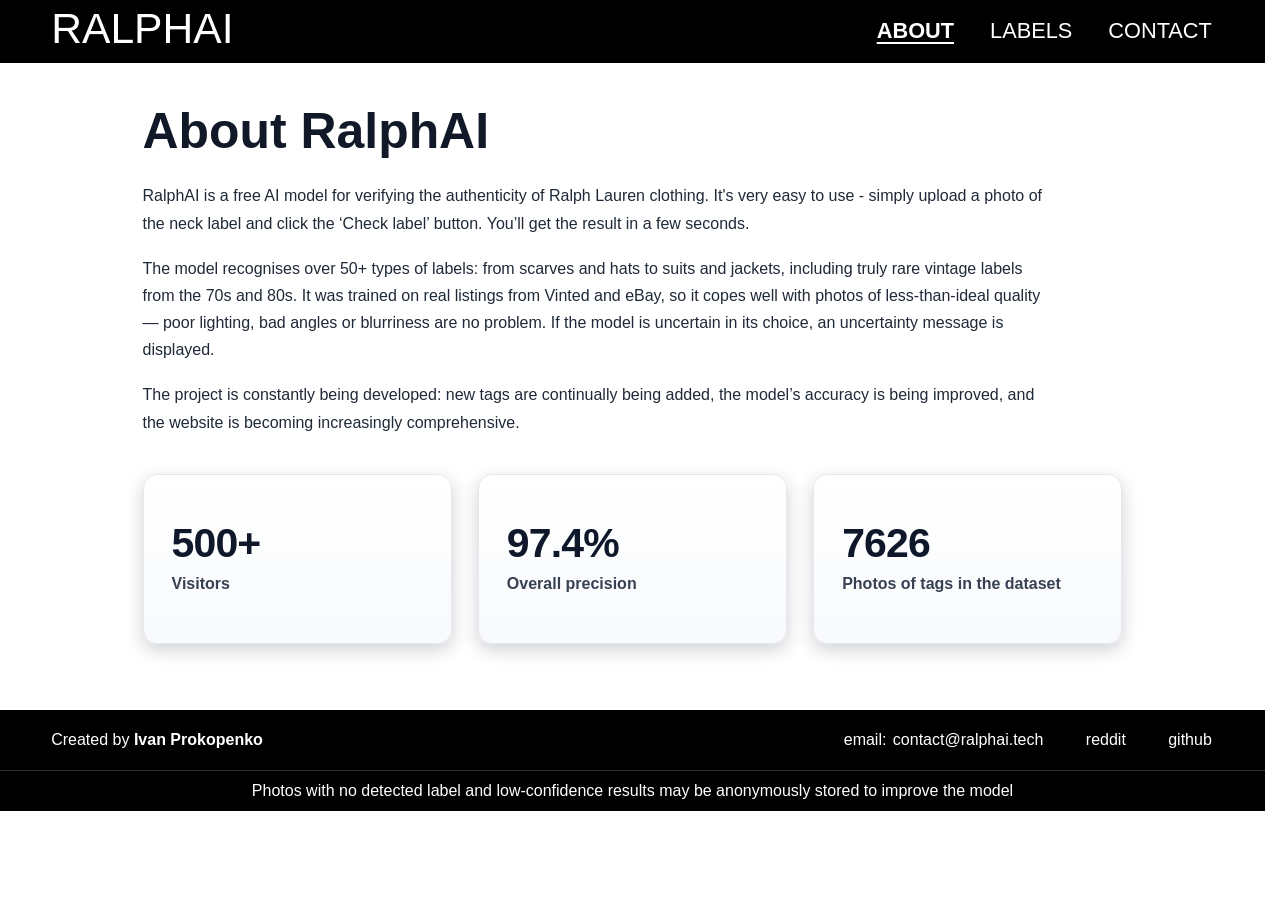
==== commit 8e6073a9: "Improve site accessibility and restore upload button styling" ====
--- a/about.html
+++ b/about.html
@@ -18,20 +18,21 @@
 </head>
 
 <body>
+  <a class="skip-link" href="#main-content">Skip to main content</a>
   <header class="navbar">
-    <a href="/" class="nav-logo">RALPHAI</a>
-    <nav class="nav-links">
-      <a href="about.html" class="nav-about nav-labels--active" data-i18n="navAbout">ABOUT</a>
-      <a href="labels.html" class="nav-labels" data-i18n="navLabels">LABELS</a>
-      <a href="mailto:contact@ralphai.tech" class="nav-kontakt" data-i18n="navContact" id="navContactLink">CONTACT</a>
+    <a href="/" class="navbar__logo">RALPHAI</a>
+    <nav class="navbar__links" aria-label="Main navigation">
+      <a href="about.html" class="navbar__link navbar__link--active" aria-current="page" data-i18n="navAbout">ABOUT</a>
+      <a href="labels.html" class="navbar__link" data-i18n="navLabels">LABELS</a>
+      <a href="mailto:contact@ralphai.tech" class="navbar__link" data-i18n="navContact" id="navContactLink">CONTACT</a>
     </nav>
   </header>
 
-  <main class="main-content main-content--about">
-    <section class="about-page-wrapper" aria-labelledby="aboutHeading">
-      <h1 id="aboutHeading" class="about-title" data-i18n="aboutTitle">About RalphAI</h1>
+  <main id="main-content" tabindex="-1" class="main-content main-content--about">
+    <section class="about" aria-labelledby="aboutHeading">
+      <h1 id="aboutHeading" class="about__title" data-i18n="aboutTitle">About RalphAI</h1>
 
-      <article class="about-article">
+      <div class="about__body">
         <p data-i18n="aboutP1">
           RalphAI was created for people who buy, sell, and collect Ralph Lauren pieces and need a fast first opinion
           before making a decision.
@@ -49,34 +50,36 @@
           strong assistant, not a replacement for expert judgment,
           so uncertain cases should still be reviewed manually.
         </p>
-      </article>
+      </div>
 
-      <section class="about-metrics" aria-label="RalphAI metrics">
-        <article class="about-metric-card">
-          <p class="about-metric-value" data-metric-key="visitors">500+</p>
-          <p class="about-metric-label" data-i18n="metric0">Visitors</p>
-        </article>
-        <article class="about-metric-card">
-          <p class="about-metric-value" data-metric-key="overallPrecision">97.4%</p>
-          <p class="about-metric-label" data-i18n="metric1">Overall precision</p>
-        </article>
-        <article class="about-metric-card">
-          <p class="about-metric-value" data-metric-key="datasetPhotos">7626</p>
-          <p class="about-metric-label" data-i18n="metric3">Photos of tags in the dataset</p>
-        </article>
-      </section>
+      <ul class="about__metrics" role="list" aria-label="RalphAI metrics">
+        <li class="metric-card">
+          <p class="metric-card__value" data-metric-key="visitors">500+</p>
+          <p class="metric-card__label" data-i18n="metric0">Visitors</p>
+        </li>
+        <li class="metric-card">
+          <p class="metric-card__value" data-metric-key="overallPrecision">97.4%</p>
+          <p class="metric-card__label" data-i18n="metric1">Overall precision</p>
+        </li>
+        <li class="metric-card">
+          <p class="metric-card__value" data-metric-key="datasetPhotos">7626</p>
+          <p class="metric-card__label" data-i18n="metric3">Photos of tags in the dataset</p>
+        </li>
+      </ul>
     </section>
   </main>
 
   <footer class="site-footer">
-    <p class="footer-author"><span data-i18n="footerCreatedBy">Created by</span> <strong>Ivan Prokopenko</strong></p>
-    <p class="footer-email">email: <a href="mailto:contact@ralphai.tech" id="footerEmailLink">contact@ralphai.tech</a>
-    </p>
-    <a href="https://www.reddit.com/user/Neat-Remote-8655/" class="footer-reddit" target="_blank"
-      rel="noopener">reddit</a>
-    <a href="https://github.com/IvanProkopenko7/ralphai" class="footer-github" target="_blank" rel="noopener">github</a>
+    <div class="site-footer__links">
+      <p class="site-footer__author"><span data-i18n="footerCreatedBy">Created by</span> <strong>Ivan Prokopenko</strong></p>
+      <p class="site-footer__email">email: <a href="mailto:contact@ralphai.tech" id="footerEmailLink">contact@ralphai.tech</a>
+      </p>
+      <a href="https://www.reddit.com/user/Neat-Remote-8655/" class="site-footer__social" target="_blank"
+        rel="noopener">reddit</a>
+      <a href="https://github.com/IvanProkopenko7/ralphai" class="site-footer__social" target="_blank" rel="noopener">github</a>
+    </div>
+    <div class="collection-note"><span data-i18n="collectNote">Photos with no detected label and low-confidence results may be anonymously stored to improve the model</span></div>
   </footer>
-  <div class="footer-collect-bar"><span data-i18n="collectNote">Photos with no detected label and low-confidence results may be anonymously stored to improve the model</span></div>
 </body>
 
 </html>
--- a/styles.css
+++ b/styles.css
@@ -23,7 +23,6 @@
   scrollbar-gutter: stable;
 }
 
-/* ===== NAVBAR ===== */
 .navbar {
   position: sticky;
   top: 0;
@@ -36,7 +35,7 @@
   padding: 0 clamp(20px, 4vw, 60px);
 }
 
-.nav-logo {
+.navbar__logo {
   font-weight: 400;
   font-size: clamp(28px, 3.33vw, 48px);
   color: #fff;
@@ -48,15 +47,13 @@
   transform: translateY(-0.08em);
 }
 
-.nav-links {
+.navbar__links {
   display: flex;
   align-items: center;
   gap: clamp(16px, 2.5vw, 48px);
 }
 
-.nav-labels,
-.nav-about,
-.nav-kontakt {
+.navbar__link {
   font-weight: 400;
   font-size: clamp(16px, 1.7vw, 32px);
   color: #fff;
@@ -66,25 +63,22 @@
   padding: 2px;
 }
 
-.nav-logo,
-.nav-labels,
-.nav-about,
-.nav-kontakt,
-.choose-btn,
-.btn-crop-cancel,
-.btn-crop-confirm,
-.preview-thumb-remove,
-.preview-thumb-add {
+.navbar__logo,
+.navbar__link,
+.upload-section__choose,
+.crop-dialog__cancel,
+.crop-dialog__confirm,
+.preview-card__remove,
+.preview-grid__add {
   touch-action: manipulation;
 }
 
-.nav-labels--active {
+.navbar__link--active {
   font-weight: 700;
   text-decoration: underline;
   text-underline-offset: 4px;
 }
 
-/* ===== MAIN CONTENT (drop zone) ===== */
 .main-content {
   width: 100%;
   max-width: 1280px;
@@ -96,11 +90,10 @@
   gap: clamp(40px, 6vw, 120px);
 }
 
-.main-content.drag-over {
+.main-content.main-content--drag-over {
   background-color: rgba(0, 0, 0, 0.04);
 }
 
-/* ===== UPLOAD SECTION ===== */
 .upload-section {
   display: flex;
   flex-direction: column;
@@ -119,25 +112,14 @@
 
 .subtitle {
   font-weight: 600;
-  font-size: calc(clamp(18px, 3vw, 32px));
+  font-size: clamp(18px, 3vw, 32px);
   color: #000;
   text-align: center;
 }
 
-.note {
-  font-weight: 400;
-  font-size: clamp(14px, 1.6vw, 16px);
-  color: #5f5f5f;
-  text-align: center;
-  line-height: 1.5;
-}
-
-.note a {
-  text-decoration: none;
-}
-
-/* ===== CHOOSE BUTTON ===== */
-.choose-btn {
+.upload-section__choose {
+  font-family: Arial, sans-serif;
+  line-height: normal;
   background: linear-gradient(135deg, #130023 0%, 20%, #6600aa 40%, #6600aa 60%, 80%, #130023 100%);
   background-size: 150% 150%;
   position: relative;
@@ -155,7 +137,7 @@
   isolation: isolate;
 }
 
-.choose-btn::before {
+.upload-section__choose::before {
   content: '';
   position: absolute;
   inset: 0;
@@ -167,11 +149,11 @@
   transition: opacity 0.25s ease;
 }
 
-.choose-btn:hover::before {
+.upload-section__choose:hover::before {
   opacity: 1;
 }
 
-.choose-btn span {
+.upload-section__choose span {
   position: relative;
   z-index: 1;
   font-weight: 600;
@@ -180,18 +162,17 @@
   white-space: nowrap;
 }
 
-/* ===== DROP TEXT ===== */
-.drop-text {
+.upload-section__hints {
   display: flex;
   flex-direction: column;
   align-items: center;
   gap: 4px;
 }
 
-.drop-line-1,
-.drop-line-2 {
+.upload-section__drop-hint,
+.upload-section__paste-hint {
   font-weight: 400;
-  font-size: clamp(14px, 1.6vw, 16px);
+  font-size: 16px;
   color: #666;
   text-align: center;
 }
@@ -203,46 +184,35 @@
   text-align: center;
 }
 
-/* ===== CROPPING VIDEO ===== */
-.how-to-image-groups,
-.qr-check-image-groups {
+.qr-examples {
   width: 100%;
   display: flex;
   flex-direction: column;
   gap: clamp(20px, 2.4vw, 34px);
 }
 
-.how-to-image-group,
-.qr-check-image-group {
+.qr-examples__group {
   width: 100%;
   display: flex;
   flex-direction: column;
   gap: 12px;
 }
 
-.how-to-group-label,
-.qr-check-group-label {
+.qr-examples__label {
   font-size: clamp(18px, 2.1vw, 28px);
   font-weight: 700;
   letter-spacing: 0.08em;
 }
 
-.how-to-group-label--good,
-.qr-check-group-label--real {
+.qr-examples__label--real {
   color: #166534;
 }
 
-.how-to-group-label--bad,
-.qr-check-group-label--fake {
+.qr-examples__label--fake {
   color: #991b1b;
 }
 
-.how-to-image-groups {
-  margin-top: clamp(2px, 0.6vw, 8px);
-}
-
-.how-to-grid,
-.qr-check-grid {
+.qr-examples__grid {
   width: 100%;
   display: flex;
   flex-wrap: nowrap;
@@ -252,8 +222,7 @@
   padding-bottom: 0;
 }
 
-.how-to-card,
-.qr-check-card {
+.qr-examples__card {
   border: 2px solid #e5e7eb;
   border-radius: 12px;
   overflow: hidden;
@@ -264,12 +233,7 @@
   justify-content: center;
 }
 
-.how-to-card {
-  width: calc((100% - 10px) / 2);
-}
-
-.how-to-card img,
-.qr-check-card img {
+.qr-examples__card img {
   display: block;
   width: auto;
   height: auto;
@@ -278,8 +242,7 @@
   background-color: #eceff3;
 }
 
-/* ===== ADDITIONAL CHECKS SECTION ===== */
-.extra-checks-section {
+.extra-checks {
   width: min(1120px, 100%);
   display: flex;
   flex-direction: column;
@@ -289,17 +252,17 @@
   border-top: 1px solid rgba(0, 0, 0, 0.12);
 }
 
-.extra-checks-heading {
+.extra-checks__heading {
   text-align: left;
 }
 
-.extra-checks-intro {
+.extra-checks__intro {
   font-size: clamp(16px, 1.2vw, 18px);
   line-height: 1.7;
   color: #1a1a1a;
 }
 
-.extra-checks-list {
+.extra-checks__list {
   margin: 0;
   padding-left: clamp(20px, 2.4vw, 34px);
   list-style: none;
@@ -308,29 +271,29 @@
   gap: clamp(34px, 4vw, 50px);
 }
 
-.extra-checks-item {
+.extra-checks__item {
   counter-increment: extra-check-item;
   display: grid;
   gap: clamp(16px, 2vw, 22px);
   color: #1a1a1a;
 }
 
-.extra-checks-item-title {
+.extra-checks__item-title {
   font-size: clamp(18px, 2vw, 28px);
   font-weight: 650;
   line-height: 1.2;
 }
 
-.extra-checks-item-title::before {
+.extra-checks__item-title::before {
   content: counter(extra-check-item) ". ";
 }
 
-.extra-checks-item p {
+.extra-checks__item p {
   font-size: clamp(16px, 1.15vw, 18px);
   line-height: 1.75;
 }
 
-.qr-continue-btn {
+.extra-checks__continue {
   background: none;
   border: none;
   padding: 0;
@@ -341,70 +304,66 @@
   cursor: pointer;
 }
 
-.extra-checks-item a {
+.extra-checks__item a {
   color: #1d4ed8;
   text-underline-offset: 2px;
 }
 
-.extra-checks-item a:hover {
+.extra-checks__item a:hover {
   text-decoration: none;
 }
 
-.qr-check-grid {
+.qr-examples__grid {
   margin-top: 0;
 }
 
-.qr-check-card {
+.qr-examples__card {
   width: calc((100% - 10px) / 2);
 }
 
-.qr-check-card img {
+.qr-examples__card img {
   height: auto;
 }
 
-.how-to-card--good,
-.qr-check-card--legit {
+.qr-examples__card--legit {
   border-color: #22c55e;
 }
 
-.how-to-card--bad,
-.qr-check-card--fake {
+.qr-examples__card--fake {
   border-color: #ef4444;
 }
 
-/* ===== HOME CREDIBILITY SECTION ===== */
-.home-credibility-section {
+.credibility {
   width: min(1120px, 100%);
   border-top: 1px solid rgba(0, 0, 0, 0.12);
-    display: flex;
-    flex-direction: column;
-    gap: clamp(24px, 2.8vw, 40px);
-    padding-block: clamp(28px, 3.6vw, 48px) clamp(30px, 5vw, 56px);
-    padding-inline: 0;
-    /* Preserves the original upload -> removed spacer -> credibility gap after spacer removal.
-       Old distance = main gap + spacer padding-top + spacer padding-bottom + main gap + old negative margin.
-       New distance = main gap + this margin, so this margin absorbs the removed section's spacing on all screens. */
-    margin-top:
-      calc(clamp(36px, 6vw, 60px) /* ex-spacer top */
-        + clamp(12px, 2vw, 50px))
-
-}
-
-.home-credibility-heading {
+  display: flex;
+  flex-direction: column;
+  gap: clamp(24px, 2.8vw, 40px);
+  padding-block: clamp(28px, 3.6vw, 48px) clamp(30px, 5vw, 56px);
+  padding-inline: 0;
+  /* Preserves the original upload -> removed spacer -> credibility gap after spacer removal.
+  Old distance = main gap + spacer padding-top + spacer padding-bottom + main gap + old negative margin.
+  New distance = main gap + this margin, so this margin absorbs the removed section's spacing on all screens. */
+  margin-top:
+  calc(clamp(36px, 6vw, 40px) /* ex-spacer top */
+  + clamp(12px, 1.2vw, 40px))
+
+}
+
+.credibility__heading {
   text-align: center;
 }
 
-.home-metrics-grid {
+.credibility__metrics {
   display: grid;
   grid-template-columns: repeat(3, minmax(0, 1fr));
   gap: clamp(14px, 2vw, 24px);
 }
 
-.home-metrics-grid .about-metric-card {
+.credibility__metrics .metric-card {
   min-height: 180px;
 }
 
-/* ===== PREVIEW GRID ===== */
 .preview-grid {
   display: flex;
   flex-wrap: wrap;
@@ -418,28 +377,23 @@
   position: relative;
   display: flex;
   flex-direction: column;
-  flex-shrink: 0;
+  width: min(320px, 100%);
+  min-width: 0;
+  max-width: 100%;
   margin-top: 10px;
 }
 
-.preview-thumb {
+.preview-card__thumbnail {
   position: relative;
-  width: 320px;
-  height: 320px;
+  width: 100%;
+  max-width: 320px;
+  aspect-ratio: 1 / 1;
   overflow: hidden;
   flex-shrink: 0;
   background-color: #eceff3;
 }
 
-.preview-thumb--authentic {
-  background-color: #dcfce7;
-}
-
-.preview-thumb--fake {
-  background-color: #fee2e2;
-}
-
-.preview-thumb img {
+.preview-card__thumbnail img {
   width: 100%;
   height: 100%;
   object-fit: contain;
@@ -447,35 +401,39 @@
   display: block;
 }
 
-.preview-thumb--real {
+.preview-card__thumbnail--real {
   background-color: #ccffdd;
 }
 
-.preview-thumb--fake {
+.preview-card__thumbnail--fake {
   background-color: #ffcece;
 }
 
-.preview-thumb--unknown {
+.preview-card__thumbnail--unknown {
   background-color: #fef9c3;
 }
 
-.preview-manual-crop {
+.preview-card__thumbnail--too-small {
+  background-color: #fef9c3;
+}
+
+.preview-card__crop {
   margin-top: 8px;
   padding: 8px 16px;
   font-size: 16px;
   font-weight: 600;
   cursor: pointer;
-  border: 2px solid #bfc1c5;
+  border: 2px solid #767676;
   border-radius: 999px;
   background: transparent;
   color: #111;
 }
 
-.preview-thumb--pending {
+.preview-card__thumbnail--pending {
   background-color: #e5e7eb;
 }
 
-.preview-thumb--pending::after {
+.preview-card__thumbnail--pending::after {
   content: '';
   position: absolute;
   top: 50%;
@@ -489,13 +447,23 @@
   animation: spin 0.7s linear infinite;
 }
 
+.preview-card__thumbnail--pending .preview-card__status {
+  position: absolute;
+  top: calc(50% + 30px);
+  left: 8px;
+  right: 8px;
+  text-align: center;
+  font-size: 16px;
+  color: #4b5563;
+}
+
 @keyframes spin {
   to {
     transform: rotate(360deg);
   }
 }
 
-.preview-thumb-remove {
+.preview-card__remove {
   position: absolute;
   top: 4px;
   right: 4px;
@@ -513,31 +481,30 @@
   line-height: 1;
 }
 
-.preview-thumb-remove:hover {
+.preview-card__remove:hover {
   background-color: rgba(0, 0, 0, 0.85);
 }
 
-.preview-thumb-add {
-  width: 320px;
-  height: 320px;
+.preview-grid__add {
+  width: min(320px, 100%);
+  aspect-ratio: 1 / 1;
   border-radius: 10px;
-  border: 2px dashed #ccc;
+  border: 2px dashed #767676;
   background-color: #fafafa;
   cursor: pointer;
   font-size: 32px;
-  color: #bbb;
+  color: #555;
   display: flex;
   align-items: center;
   justify-content: center;
   align-self: flex-start;
 }
 
-.preview-thumb-add:hover {
-  border-color: #999;
-  color: #999;
-}
-
-/* ===== RESULT ROW ===== */
+.preview-grid__add:hover {
+  border-color: #555;
+  color: #555;
+}
+
 .result-row {
   display: flex;
   flex-wrap: wrap;
@@ -553,8 +520,7 @@
   flex-direction: column;
   align-items: center;
   justify-content: center;
-  padding: 4px 20px;
-  padding-top: 6px;
+  padding: 6px 20px 4px;
   flex-shrink: 0;
   border-radius: 999px 999px 0 0;
   box-sizing: border-box;
@@ -573,7 +539,11 @@
   background-color: #fef9c3;
 }
 
-.result-chip-verdict {
+.result-chip--too-small {
+  background-color: #fef9c3;
+}
+
+.result-chip__verdict {
   font-family: 'Inter', sans-serif;
   font-size: 22px;
   font-weight: 800;
@@ -582,20 +552,23 @@
   line-height: 1.1;
 }
 
-.result-chip--authentic .result-chip-verdict {
+.result-chip--authentic .result-chip__verdict {
   color: #166534;
 }
 
-.result-chip--fake .result-chip-verdict {
+.result-chip--fake .result-chip__verdict {
   color: #991b1b;
 }
 
-.result-chip--unknown .result-chip-verdict {
+.result-chip--unknown .result-chip__verdict {
   color: #854d0e;
 }
 
-/* ===== UNCERTAINTY MESSAGE ===== */
-.uncertainty-msg {
+.result-chip--too-small .result-chip__verdict {
+  color: #854d0e;
+}
+
+.notice {
   background-color: #fdf5d3;
   color: #6a5300;
   border: 1px solid #fae482;
@@ -603,7 +576,7 @@
   max-width: 95%;
   border-radius: 8px;
   font-family: 'Inter', sans-serif;
-  font-size: clamp(14px, 1.4vw, 15px);
+  font-size: 16px;
   line-height: 1.5;
   text-align: center;
   padding: 16px 20px;
@@ -611,18 +584,17 @@
   box-shadow: 0 4px 12px rgba(0, 0, 0, 0.03);
 }
 
-.uncertainty-msg a {
+.notice a {
   color: #4a3a00;
   text-decoration: underline;
   font-weight: 700;
 }
 
-.uncertainty-msg a:hover {
+.notice a:hover {
   text-decoration: none;
 }
 
-/* ===== ERROR MESSAGE ===== */
-.error-msg {
+.error-message {
   width: clamp(200px, 28vw, 440px);
   max-width: 100%;
   background-color: #f8d7da;
@@ -634,10 +606,9 @@
   text-align: center;
 }
 
-/* ===== FOOTER ===== */
-.site-footer {
+.site-footer__links {
   background-color: #000;
-  height: 60px;
+  min-height: 60px;
   width: 100%;
   display: flex;
   align-items: center;
@@ -647,47 +618,43 @@
   font-size: 16px;
   font-weight: 400;
   color: #fff;
-  content-visibility: auto;
 }
 
 .site-footer strong {
   font-weight: 600;
 }
 
-.footer-author {
+.site-footer__author {
   flex: 1;
   padding-right: 20px;
 }
 
-.footer-email {
+.site-footer__email {
   flex: 0 0 auto;
 }
 
-.footer-email a {
+.site-footer__email a {
   color: #fff;
   text-decoration: none;
   padding: 2px;
 }
 
-.footer-email a:hover {
+.site-footer__email a:hover {
   text-decoration: underline;
 }
 
-.footer-github,
-.footer-reddit {
+.site-footer__social {
   flex: 0 0 auto;
   color: #fff;
   text-decoration: none;
   padding: 2px;
 }
 
-.footer-github:hover,
-.footer-reddit:hover {
+.site-footer__social:hover {
   text-decoration: underline;
 }
 
-/* ===== FOOTER COLLECT BAR ===== */
-.footer-collect-bar {
+.collection-note {
   width: 100%;
   min-height: 20px;
   background-color: black;
@@ -700,161 +667,18 @@
   border-top: 1px solid rgba(255, 255, 255, 0.2);
 }
 
-.footer-collect-bar span {
+.collection-note span {
   color: #fff;
-  font-size: 12px;
-  line-height: 16px;
-}
-
-/* ===== UPDATE MODAL ===== */
-.update-modal-overlay {
-  position: fixed;
-  inset: 0;
-  background-color: rgba(0, 0, 0, 0.5);
-  z-index: 1200;
-  display: flex;
-  align-items: center;
-  justify-content: center;
-  padding: 16px;
-}
-
-.update-modal {
-  width: 450px;
-  max-width: 100%;
-  max-height: calc(100vh - 32px);
-  background-color: #fff;
-  border-radius: 20px;
-  box-shadow: 0 24px 60px rgba(0, 0, 0, 0.35);
-  display: flex;
-  flex-direction: column;
-  position: relative;
-  overflow: hidden;
-}
-
-.update-modal-close {
-  position: absolute;
-  top: 8px;
-  right: 8px;
-  width: 34px;
-  height: 34px;
-  border: none;
-  border-radius: 999px;
-  background-color: rgba(0, 0, 0, 0.14);
-  color: #111;
-  font-size: 24px;
-  line-height: 1;
-  cursor: pointer;
-  transition: background-color 0.2s ease, color 0.2s ease;
-  z-index: 2;
-}
-
-.update-modal-close:hover {
-  background-color: rgba(0, 0, 0, 0.08);
-  color: #111;
-}
-
-.update-modal-header {
-  background-color: #fad300;
-  text-align: center;
-  padding: 24px 10px 14px 10px;
-}
-
-.update-modal-title {
-  font-size: 34px;
-  line-height: 1.05;
-  font-weight: 800;
-  color: #111;
-  max-width: calc(100% - 44px);
-  margin: 0 auto;
-  white-space: normal;
-}
-
-.update-modal-subtitle {
-  margin-top: 8px;
-  color: rgba(0, 0, 0, 0.8);
   font-size: 16px;
-  font-weight: 500;
-}
-
-.update-modal-content {
-  flex: 1;
-  overflow-y: auto;
-  padding: 10px;
-  display: flex;
-  flex-direction: column;
-  gap: 8px;
-}
-
-.update-feature-card {
-  display: flex;
-  align-items: center;
-  gap: 12px;
-  background-color: #f7f7f7;
-  border-radius: 16px;
-    padding: 12px 6px;
-}
-
-.update-feature-icon {
-  width: 40px;
-  height: 40px;
-  border-radius: 999px;
-  background-color: #fad300;
-  color: #111;
-  font-size: 18px;
-  flex: 0 0 40px;
-  display: flex;
-  align-items: center;
-  justify-content: center;
-}
-
-.update-feature-icon--precision {
-  font-size: 20px;
-}
-
-.update-feature-text h3 {
-  font-size: 18px;
-  line-height: 1.35;
-  font-weight: 700;
-  color: #111;
-}
-
-.update-feature-text p {
-  margin-top: 8px;
-  color: #374151;
-  font-size: 16px;
-  line-height: 1.55;
-}
-
-.update-feature-text strong {
-  color: #af7d00;
-}
-
-.update-modal-footer {
-  background-color: #f5e6c3;
-  border-top: 1px solid #e6d4a8;
-  text-align: center;
-  padding: 20px 26px 22px;
-}
-
-.update-footer-title {
-  font-size: 18px;
-  line-height: 1.4;
-  color: #111;
-  font-weight: 600;
-}
-
-.update-footer-subtitle {
-  margin-top: 6px;
-  font-size: 14px;
-  color: #374151;
-}
-
-/* Narrow phones — full screen */
+  line-height: 1.5;
+}
+
 @media (max-width: 600px) {
-  .footer-github, .footer-reddit {
+  .site-footer__social {
     padding: 0;
   }
-    .site-footer {
+
+  .site-footer__links {
     height: auto;
     flex-direction: row;
     flex-wrap: wrap;
@@ -862,204 +686,54 @@
     padding: 14px 16px;
     gap: 6px 12px;
   }
-    .footer-author,
-  .footer-email {
+
+  .site-footer__author,
+  .site-footer__email {
     width: 100%;
     flex: none;
   }
-  .preview-thumb {
-    width: 320px;
-    height: 320px;
-  }
-}
-
-/* Landscape phones & tablets with little vertical space — full screen */
-@media (max-width: 1440px) {
-  .update-modal-footer {
-    padding: 10px 26px 14px;
-  }
-
-  .update-footer-title {
-    font-size: 16px;
-  }
-
-  .update-footer-subtitle {
-    margin-top: 6px;
-    font-size: 14px;
-    color: #374151;
-  }
-
-  .update-modal-title {
-    font-size: clamp(28px, 3.3vw, 34px);
-  }
-
-  .update-modal-header {
-    background-color: #fad300;
-    text-align: center;
-    padding: 24px 10px 14px 10px;
-  }
-
-  .update-footer-subtitle {
-    margin-top: 3px;
-    font-size: 14px;
-    color: #374151;
-  }
-
-  .update-modal-content {
-    padding: 10px;
-    gap: 4px;
-  }
-
-  .update-feature-card {
-    gap: 10px;
-    padding: 10px 5px;
-  }
-
-  .update-feature-text h3 {
-    line-height: 1.15;
-  }
-
-  .update-feature-text p {
-    margin-top: 6px;
-    line-height: 1.25;
-  }
-}
-
-@media (max-width: 920px) and (min-width: 481px) {
-  .update-modal-overlay {
-    padding: 8px;
-  }
-
-  .update-modal {
-    width: 380px;
-    max-height: calc(100vh - 16px);
-  }
-
-  .update-modal-header {
-    padding: 24px 10px 14px 10px;
-  }
-
-  
-
-  .update-modal-content {
-    overflow-y: hidden;
-    padding: 6px;
-    gap: 3px;
-  }
-
-  .update-feature-card {
-    padding: 8px;
-  }
-
-  .update-modal-footer {
-    padding: 10px 14px 12px;
-  }
-}
-
-/* ===== CROPPER MODAL ===== */
-.cropper-overlay {
-  display: none;
-  position: fixed;
-  inset: 0;
-  background-color: rgba(0, 0, 0, 0.88);
-  z-index: 1000;
-  align-items: center;
-  justify-content: center;
-  padding: 20px;
-}
-
-.cropper-overlay:not([hidden]) {
-  display: flex;
-}
-
-.cropper-modal-inner {
-  background-color: #111;
+
+}
+
+/* Native dialog provides focus containment, Escape, and background inertness. */
+.crop-dialog {
+  width: min(940px, calc(100% - 24px));
+  max-width: none;
+  max-height: calc(100dvh - 24px);
+  margin: auto;
+  padding: 0;
+  border: 0;
   border-radius: 10px;
-  display: flex;
-  flex-direction: column;
-  width: 95%;
-  max-width: 900px;
-  overflow: hidden;
-  box-shadow: 0 8px 40px rgba(0, 0, 0, 0.6);
-}
-
-
-.cropper-img-wrap {
-  width: 100%;
-  height: 80vh;
-  background-color: #000;
-  overflow: hidden;
-}
-
-.cropper-img-wrap img {
+  background: #111;
+  color: #fff;
+  overflow-y: auto;
+}
+
+.crop-dialog::backdrop { background: rgb(0 0 0 / 88%); }
+.crop-dialog__content { display: flex; flex-direction: column; }
+.crop-dialog__title { padding: 16px 20px 8px; font-size: 24px; }
+.crop-dialog__help { padding: 0 20px 12px; line-height: 1.5; }
+.crop-dialog__image { width: 100%; height: min(50dvh, 560px); background: #000; overflow: hidden; }
+.crop-dialog__controls { display: grid; grid-template-columns: repeat(4, minmax(0, 1fr)); gap: 12px; margin: 16px 20px 0; padding: 12px; border: 1px solid #888; }
+.crop-dialog__controls label { display: grid; gap: 6px; min-width: 0; }
+.crop-dialog__controls input { width: 100%; min-height: 36px; padding: 6px; border: 1px solid #888; border-radius: 4px; background: #fff; color: #111; }
+
+.crop-dialog__image img {
   display: block;
   max-width: 100%;
 }
 
 @media (hover: none) and (pointer: coarse) {
-  .cropper-overlay,
-  .cropper-overlay * {
+  .crop-dialog__image,
+  .crop-dialog__image * {
     -webkit-touch-callout: none;
     -webkit-user-select: none;
     user-select: none;
   }
 
-  /* Keep the large bottom-right handle as-is, but enlarge the other 7 touch points. */
-  .cropper-point:not(.point-se) {
-    width: 12px;
-    height: 12px;
-    opacity: 1;
-  }
-
-  .cropper-point.point-n {
-    width: 6px;
-    height: 6px;
-    top: -3px;
-    left: 50%;
-    margin-left: -3px;
-  }
-
-  .cropper-point.point-s {
-    width: 6px;
-    height: 6px;
-    bottom: -3px;
-    left: 50%;
-    margin-left: -3px;
-  }
-
-  .cropper-point.point-e {
-    width: 6px;
-    height: 6px;
-    right: -3px;
-    top: 50%;
-    margin-top: -3px;
-  }
-
-  .cropper-point.point-w {
-    width: 6px;
-    height: 6px;
-    left: -3px;
-    top: 50%;
-    margin-top: -3px;
-  }
-
-  .cropper-point.point-nw {
-    top: -6px;
-    left: -6px;
-  }
-
-  .cropper-point.point-ne {
-    top: -6px;
-    right: -6px;
-  }
-
-  .cropper-point.point-sw {
-    bottom: -6px;
-    left: -6px;
-  }
-}
-
-.cropper-actions {
+}
+
+.crop-dialog__actions {
   display: flex;
   gap: 12px;
   padding: 16px 20px;
@@ -1067,10 +741,10 @@
   background-color: #1a1a1a;
 }
 
-.btn-crop-cancel,
-.btn-crop-confirm {
+.crop-dialog__cancel,
+.crop-dialog__confirm {
   padding: 10px 28px;
-  font-size: 14px;
+  font-size: 16px;
   font-weight: 600;
   letter-spacing: 0.03em;
   border: none;
@@ -1079,42 +753,40 @@
   transition: background-color 0.2s;
 }
 
-.btn-crop-cancel {
+.crop-dialog__cancel {
   background-color: #444;
   color: #fff;
 }
 
-.btn-crop-cancel:hover {
+.crop-dialog__cancel:hover {
   background-color: #555;
 }
 
-.btn-crop-confirm {
+.crop-dialog__confirm {
   background-color: #fff;
   color: #111;
 }
 
-.btn-crop-confirm:hover {
+.crop-dialog__confirm:hover {
   background-color: #ddd;
 }
 
-.btn-crop-confirm.is-processing {
+.crop-dialog__confirm.crop-dialog__confirm--processing {
   opacity: 0.65;
   cursor: wait;
 }
 
-/* ===== RESPONSIVE BREAKPOINTS ===== */
 @media (max-width: 768px) {
-
-  .home-metrics-grid {
+  .credibility__metrics {
     gap: 10px;
   }
 
-  .home-metrics-grid .about-metric-card {
+  .credibility__metrics .metric-card {
     min-height: 120px;
     padding: 14px;
   }
 
-  .extra-checks-section {
+  .extra-checks {
     padding-left: 0;
     padding-right: 0;
   }
@@ -1123,7 +795,7 @@
     padding: 5px 7px 6px;
   }
 
-  .result-chip-verdict {
+  .result-chip__verdict {
     font-family: 'Inter', sans-serif;
     font-size: 16px;
     font-weight: 800;
@@ -1132,87 +804,60 @@
     line-height: 1.1;
   }
 
-
-  /* Wider buttons on tablets */
-  .choose-btn {
+  .upload-section__choose {
     width: min(70%, 300px);
   }
 
-  .uncertainty-msg {
+  .notice {
     width: min(85%, 450px);
-    font-size: 13px;
+    font-size: 16px;
     padding: 12px 16px;
     line-height: 1.4;
   }
 
-
-
-
-  /* Ctrl+V paste is not standard on touch devices */
-  .drop-line-2 {
+  .upload-section__paste-hint {
     display: none;
   }
+
 }
 
 @media (max-width: 480px) {
-
-  .home-metrics-grid {
+  .credibility__metrics {
     grid-template-columns: 1fr;
     gap: 8px;
   }
 
-  .how-to-grid,
-  .qr-check-grid {
+  .qr-examples__grid {
     flex-wrap: wrap;
     overflow-x: visible;
   }
 
-  .how-to-card,
-  .qr-check-card {
+  .qr-examples__card {
     width: calc((100% - 10px) / 2);
   }
 
-  .extra-checks-list {
+  .extra-checks__list {
     padding-left: 15px;
   }
 
-  .cropper-img-wrap {
-        height: 65vh;
-    }
+  .crop-dialog__image {
+    height: min(40dvh, 400px);
+  }
+
   .navbar {
     height: 56px;
     padding: 0 12px;
   }
 
-  .nav-logo {
+  .navbar__logo {
     font-size: 22px;
   }
 
-  .nav-links {
+  .navbar__links {
     gap: 8px;
   }
 
-  .update-modal-title {
-    font-size: clamp(20px, 6vw, 28px);
-  }
-
-  .update-modal-subtitle {
-    margin-top: 8px;
-    font-size: 14px;
-  }
-
-  .update-modal-close {
-    top: 6px;
-    right: 6px;
-  }
-
-  .update-modal-header {
-    padding: 24px 10px 14px 10px;
-  }
-
-  .nav-labels,
-  .nav-about,
-  .nav-kontakt {
+  .navbar__link {
     font-size: 16px;
     line-height: 1;
   }
@@ -1221,30 +866,24 @@
     padding: 30px 20px;
   }
 
-  /* Full-width buttons on phones */
-  .choose-btn {
+  .upload-section__choose {
     width: 80%;
     height: 60px;
   }
 
-  .uncertainty-msg {
+  .notice {
     width: 85%;
-    font-size: 12px;
+    font-size: 16px;
     padding: 10px 14px;
-    margin-top: 14px;
+    margin-top: 5px;
     line-height: 1.4;
   }
 
-  .choose-btn span {
+  .upload-section__choose span {
     font-size: 16px;
   }
 
-  /* Responsive 2-column preview cards */
-  .preview-thumb {
-    width: 320px;
-    height: 320px;
-  }
-  .preview-thumb-add {
+  .preview-grid__add {
     width: calc(80vw - 8px);
     height: calc((80vw - 8px) * 0.5);
   }
@@ -1253,95 +892,56 @@
     padding: 5px 7px 6px;
   }
 
-
-
-
-  .footer-reddit,
-  .footer-github {
+  .site-footer__social {
     flex: none;
   }
 
-
-  .btn-crop-cancel,
-  .btn-crop-confirm {
+  .crop-dialog__cancel,
+  .crop-dialog__confirm {
     padding: 8px 16px;
-    font-size: 13px;
+    font-size: 16px;
   }
 
 }
 
 @media (max-width: 767px) {
-  .nav-logo {
+  .navbar__logo {
     transform: none;
   }
+
 }
 
 @media (min-width: 481px) {
-
-  .how-to-image-groups,
-  .qr-check-image-groups {
+  .qr-examples {
     display: grid;
     grid-template-columns: repeat(2, minmax(0, 1fr));
     column-gap: 10px;
     row-gap: 12px;
   }
 
-  .how-to-image-group,
-  .qr-check-image-group {
+  .qr-examples__group {
     display: flex;
     flex-direction: column;
     gap: 12px;
   }
 
-  .how-to-grid,
-  .qr-check-grid {
+  .qr-examples__grid {
     flex-wrap: nowrap;
     overflow-x: visible;
   }
 
-  .how-to-card,
-  .qr-check-card {
+  .qr-examples__card {
     width: calc((100% - 10px) / 2);
   }
-}
-
-/* Extra-small phones (≤360px) */
+
+}
+
 @media (max-width: 360px) {
-  .nav-labels, .nav-about, .nav-kontakt {
-        font-size: 14px;
-  }
-  .update-modal-title {
-    font-size: 18px;
-  }
-  .update-feature-text h3 {
+  .navbar__link {
     font-size: 16px;
   }
 
-  .update-feature-text p {
-    margin-top: 8px;
-    font-size: 14px;
-  }
-
-  .update-footer-title {
-    font-size: 12px;
-  }
-
-  .update-footer-subtitle {
-    margin-top: 3px;
-    font-size: 12px;
-  }
-
-  .update-feature-icon {
-    width: 36px;
-    height: 36px;
-    flex: 0 0 36px;
-  }
-
-  .update-feature-icon--precision {
-    font-size: 16px;
-  }
-
-  .nav-logo {
+  .navbar__logo {
     font-size: 18px;
   }
 
@@ -1357,20 +957,19 @@
     font-size: 18px;
   }
 
-  .choose-btn {
+  .upload-section__choose {
     width: 95%;
   }
 
-  .uncertainty-msg {
+  .notice {
     width: 90%;
-    font-size: 12px;
+    font-size: 16px;
     padding: 8px 10px;
     line-height: 1.4;
   }
 
 }
 
-/* ===== LABELS PAGE ===== */
 .main-content--labels {
   padding-top: clamp(20px, 3vw, 40px);
   padding-bottom: clamp(30px, 5vw, 70px);
@@ -1378,13 +977,13 @@
   gap: clamp(36px, 5vw, 64px);
 }
 
-.labels-page-wrapper {
+.label-library {
   width: 100%;
   max-width: 980px;
   margin: 0 auto;
 }
 
-.labels-section-title {
+.label-library__heading {
   text-align: left;
   font-size: clamp(22px, 2.5vw, 34px);
   font-weight: 800;
@@ -1394,15 +993,15 @@
   text-transform: uppercase;
 }
 
-.labels-section-title--upcoming {
+.label-library__heading--upcoming {
   margin-top: clamp(24px, 4vw, 36px);
 }
 
-.labels-subgroup {
+.label-library__group {
   margin-bottom: clamp(24px, 3vw, 34px);
 }
 
-.labels-subgroup-title {
+.label-library__group-title {
   font-size: clamp(18px, 1.8vw, 26px);
   font-weight: 700;
   color: #374151;
@@ -1410,7 +1009,7 @@
   text-transform: lowercase;
 }
 
-.labels-grid {
+.label-library__grid {
   display: grid;
   grid-template-columns: repeat(4, minmax(0, 1fr));
   gap: clamp(14px, 1.8vw, 24px);
@@ -1425,7 +1024,7 @@
   contain-intrinsic-size: auto 300px;
 }
 
-.label-card-media {
+.label-card__media {
   position: relative;
   width: 100%;
   aspect-ratio: 4 / 3;
@@ -1438,7 +1037,7 @@
   justify-content: center;
 }
 
-.label-card-media--loading::after {
+.label-card__media--loading::after {
   content: '';
   position: absolute;
   top: 50%;
@@ -1452,17 +1051,16 @@
   animation: spin 0.7s linear infinite;
 }
 
-.label-card-media--skeleton {
+.label-card__media--skeleton {
   background-color: #fff;
 }
 
-/* Skeleton phase: keep the footer below the fold on any viewport height. */
-.labels-grid[aria-hidden="true"] {
+.label-library__grid[aria-hidden="true"] {
   min-height: calc(100vh - 200px);
   min-height: calc(100svh - 200px);
 }
 
-.label-card-media img {
+.label-card__media img {
   width: 100%;
   height: 100%;
   display: block;
@@ -1470,9 +1068,9 @@
   object-position: center;
 }
 
-.label-card-caption {
+.label-card__caption {
   margin: 0;
-  font-size: 13px;
+  font-size: 16px;
   line-height: 1.4;
   color: #4b5563;
   text-align: center;
@@ -1486,32 +1084,33 @@
     gap: 22px;
   }
 
-  .labels-grid {
+  .label-library__grid {
     grid-template-columns: repeat(3, minmax(0, 1fr));
     gap: 8px;
   }
 
-  .labels-section-title {
+  .label-library__heading {
     margin-bottom: 12px;
   }
 
-  .labels-subgroup {
+  .label-library__group {
     margin-bottom: 18px;
   }
+
 }
 
 @media (max-width: 420px) {
-  .labels-grid {
+  .label-library__grid {
     grid-template-columns: repeat(3, minmax(0, 1fr));
     gap: 6px;
   }
 
-  .label-card-media {
+  .label-card__media {
     aspect-ratio: 3 / 2;
   }
-}
-
-/* ===== ABOUT PAGE ===== */
+
+}
+
 .main-content--about {
   padding-top: clamp(24px, 3.2vw, 46px);
   padding-bottom: clamp(34px, 5.2vw, 74px);
@@ -1519,13 +1118,13 @@
   gap: clamp(28px, 4.2vw, 54px);
 }
 
-.about-page-wrapper {
+.about {
   width: 100%;
   max-width: 980px;
   margin: 0 auto;
 }
 
-.about-title {
+.about__title {
   color: #111827;
   font-size: clamp(30px, 3.9vw, 54px);
   line-height: 1.1;
@@ -1533,7 +1132,7 @@
   margin: 0 0 clamp(16px, 2vw, 24px) 0;
 }
 
-.about-article {
+.about__body {
   display: flex;
   flex-direction: column;
   gap: clamp(12px, 1.4vw, 18px);
@@ -1543,19 +1142,19 @@
   max-width: 900px;
 }
 
-.about-metrics {
+.about__metrics {
   margin-top: clamp(24px, 3vw, 38px);
   display: flex;
   gap: clamp(14px, 2.2vw, 26px);
   width: 100%;
 }
 
-.about-metrics .about-metric-card {
+.about__metrics .metric-card {
   flex: 1 1 0;
   min-width: 0;
 }
 
-.about-metric-card {
+.metric-card {
   border: 1px solid #e5e7eb;
   border-radius: 14px;
   background: linear-gradient(180deg, #ffffff 0%, #f8fafc 100%);
@@ -1568,7 +1167,7 @@
   gap: 10px;
 }
 
-.about-metric-value {
+.metric-card__value {
   font-size: clamp(30px, 3.2vw, 48px);
   line-height: 1;
   font-weight: 800;
@@ -1576,7 +1175,7 @@
   letter-spacing: -0.02em;
 }
 
-.about-metric-label {
+.metric-card__label {
   color: #374151;
   font-size: clamp(16px, 1.15vw, 20px);
   line-height: 1.35;
@@ -1584,26 +1183,66 @@
 }
 
 @media (max-width: 600px) {
-  .about-metrics {
+  .about__metrics {
     flex-wrap: wrap;
     gap: 8px;
   }
 
-  .about-metrics .about-metric-card {
+  .about__metrics .metric-card {
     flex: 1 1 calc(50% - 8px);
   }
 
-  .about-metric-card {
+  .metric-card {
     min-height: 108px;
     padding: 12px;
   }
 
-  .about-metric-value {
+  .metric-card__value {
     font-size: clamp(20px, 6vw, 30px);
   }
 
-  .about-metric-label {
+  .metric-card__label {
     font-size: clamp(16px, 2.7vw, 20px);
     line-height: 1.2;
   }
-}+
+}
+
+/* Shared accessibility and reflow rules. */
+html { font-size: 16px; scroll-padding-top: 100px; }
+body { line-height: 1.5; }
+button, input { font: inherit; }
+a { display: inline-block; max-width: 100%; overflow-wrap: anywhere; }
+button, a, input { touch-action: manipulation; }
+button, input, a { min-width: 24px; min-height: 24px; }
+.navbar a, .site-footer a { display: inline-flex; align-items: center; }
+:focus-visible { outline: 3px solid #185abc; outline-offset: 3px; }
+.navbar :focus-visible, .site-footer :focus-visible, .crop-dialog :focus-visible { outline-color: #ffdf66; }
+main:focus { outline: none; }
+.skip-link { position: fixed; top: 8px; left: 8px; z-index: 200; padding: 10px 16px; border: 2px solid #185abc; background: #fff; color: #111; transform: translateY(-180%); }
+.skip-link:focus { transform: none; }
+.navbar { height: auto; min-height: 60px; flex-wrap: wrap; gap: 8px 16px; padding-block: 10px; }
+.navbar__links { flex-wrap: wrap; }
+.main-content, .main-content > *, .navbar__links, .site-footer__links > * { min-width: 0; }
+.site-footer { background: #000; color: #fff; }
+.site-footer__links { flex-wrap: wrap; padding-block: 12px; }
+.site-footer__email a { overflow-wrap: anywhere; }
+.collection-note { padding: 8px 12px; }
+.extra-checks__continue { min-height: 24px; }
+.credibility__metrics, .about__metrics, .label-library__grid, .qr-examples__grid { list-style: none; }
+.label-library__more { grid-column: 1 / -1; display: flex; justify-content: center; margin-top: 10px; }
+.label-library__expand { padding: 10px 24px; font-weight: 600; cursor: pointer; border: 2px solid #767676; border-radius: 999px; background: #fff; color: #111; }
+.label-library__expand:hover { background: #f3f4f6; }
+.crop-dialog .cropper-point { width: 24px; height: 24px; background: #005bbb; border: 1px solid #fff; }
+.crop-dialog .cropper-point.point-se { width: 24px; height: 24px; opacity: 0.8; }
+@media (max-width: 600px) {
+  .crop-dialog__controls { grid-template-columns: repeat(2, minmax(0, 1fr)); }
+  .crop-dialog__actions { flex-wrap: wrap; }
+}
+@media (max-width: 360px) {
+  .navbar { min-height: 60px; }
+  .navbar__links { gap: 8px; }
+}
+@media (prefers-reduced-motion: reduce) {
+  *, *::before, *::after { animation-duration: 0.01ms !important; animation-iteration-count: 1 !important; transition-duration: 0.01ms !important; scroll-behavior: auto !important; }
+}
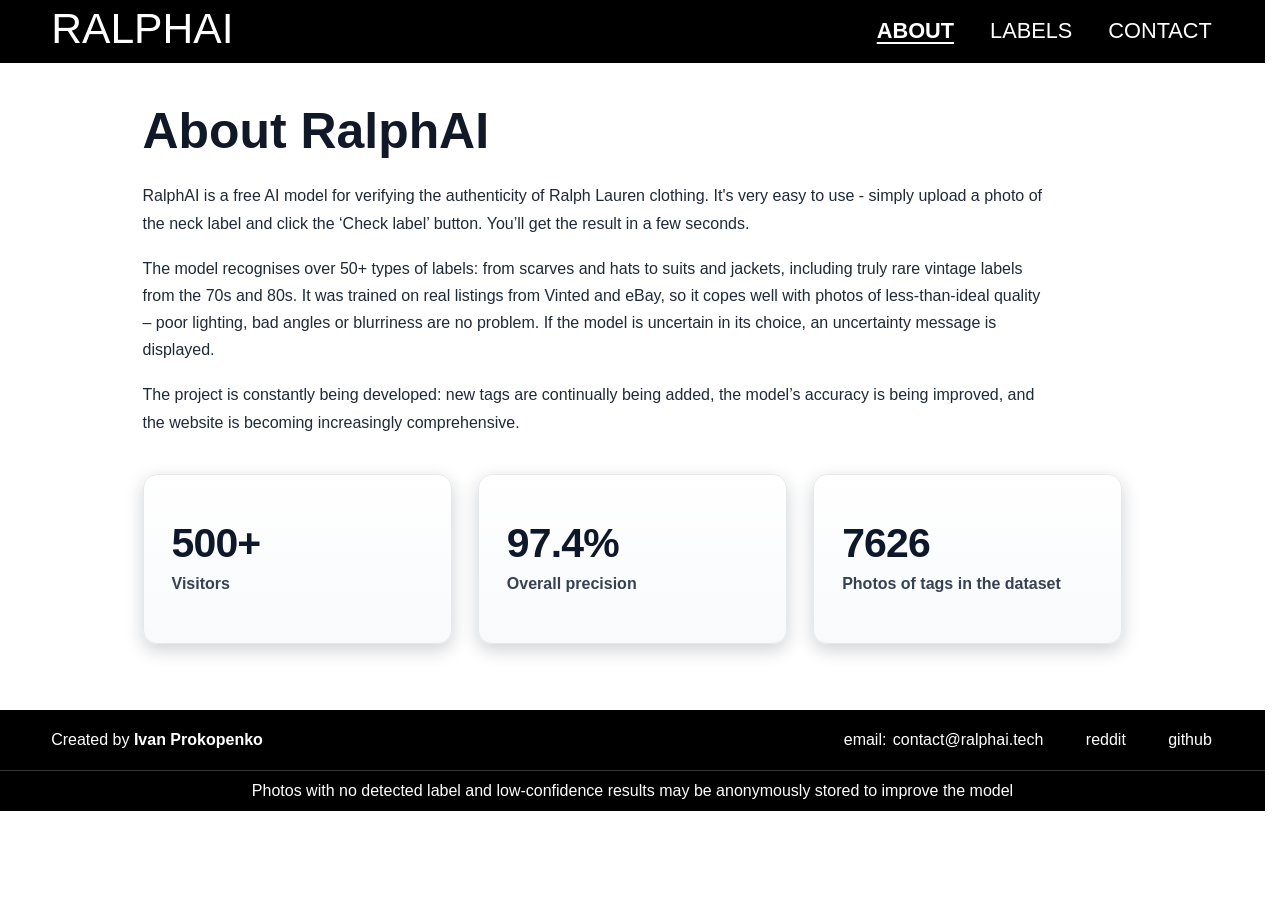
==== commit 0bcb0fb4: "Simplify crop UI, make site English-only, and ignore private local files" ====
--- a/about.html
+++ b/about.html
@@ -22,48 +22,34 @@
   <header class="navbar">
     <a href="/" class="navbar__logo">RALPHAI</a>
     <nav class="navbar__links" aria-label="Main navigation">
-      <a href="about.html" class="navbar__link navbar__link--active" aria-current="page" data-i18n="navAbout">ABOUT</a>
-      <a href="labels.html" class="navbar__link" data-i18n="navLabels">LABELS</a>
-      <a href="mailto:contact@ralphai.tech" class="navbar__link" data-i18n="navContact" id="navContactLink">CONTACT</a>
+      <a href="about.html" class="navbar__link navbar__link--active" aria-current="page">ABOUT</a>
+      <a href="labels.html" class="navbar__link">LABELS</a>
+      <a href="mailto:contact@ralphai.tech" class="navbar__link" id="navContactLink">CONTACT</a>
     </nav>
   </header>
 
   <main id="main-content" tabindex="-1" class="main-content main-content--about">
     <section class="about" aria-labelledby="aboutHeading">
-      <h1 id="aboutHeading" class="about__title" data-i18n="aboutTitle">About RalphAI</h1>
+      <h1 id="aboutHeading" class="about__title">About RalphAI</h1>
 
       <div class="about__body">
-        <p data-i18n="aboutP1">
-          RalphAI was created for people who buy, sell, and collect Ralph Lauren pieces and need a fast first opinion
-          before making a decision.
-          Instead of guessing from blurry marketplace photos or relying only on memory, users can upload label images
-          and get an instant AI-based assessment.
-        </p>
-        <p data-i18n="aboutP2">
-          The project focuses on practical, real-world use. We train the model on varied label examples, then keep
-          improving it as new formats and edge cases appear.
-          That means better coverage for vintage and modern tags, and more reliable confidence scores when the image
-          quality is good.
-        </p>
-        <p data-i18n="aboutP3">
-          RalphAI is designed to save time, reduce obvious mistakes, and support the legit-check community. It is a
-          strong assistant, not a replacement for expert judgment,
-          so uncertain cases should still be reviewed manually.
-        </p>
+        <p>RalphAI is a free AI model for verifying the authenticity of Ralph Lauren clothing. It's very easy to use - simply upload a photo of the neck label and click the ‘Check label’ button. You’ll get the result in a few seconds.</p>
+        <p>The model recognises over 50+ types of labels: from scarves and hats to suits and jackets, including truly rare vintage labels from the 70s and 80s. It was trained on real listings from Vinted and eBay, so it copes well with photos of less-than-ideal quality – poor lighting, bad angles or blurriness are no problem. If the model is uncertain in its choice, an uncertainty message is displayed.</p>
+        <p>The project is constantly being developed: new tags are continually being added, the model’s accuracy is being improved, and the website is becoming increasingly comprehensive.</p>
       </div>
 
       <ul class="about__metrics" role="list" aria-label="RalphAI metrics">
         <li class="metric-card">
           <p class="metric-card__value" data-metric-key="visitors">500+</p>
-          <p class="metric-card__label" data-i18n="metric0">Visitors</p>
+          <p class="metric-card__label">Visitors</p>
         </li>
         <li class="metric-card">
           <p class="metric-card__value" data-metric-key="overallPrecision">97.4%</p>
-          <p class="metric-card__label" data-i18n="metric1">Overall precision</p>
+          <p class="metric-card__label">Overall precision</p>
         </li>
         <li class="metric-card">
           <p class="metric-card__value" data-metric-key="datasetPhotos">7626</p>
-          <p class="metric-card__label" data-i18n="metric3">Photos of tags in the dataset</p>
+          <p class="metric-card__label">Photos of tags in the dataset</p>
         </li>
       </ul>
     </section>
@@ -71,14 +57,14 @@
 
   <footer class="site-footer">
     <div class="site-footer__links">
-      <p class="site-footer__author"><span data-i18n="footerCreatedBy">Created by</span> <strong>Ivan Prokopenko</strong></p>
+      <p class="site-footer__author"><span>Created by</span> <strong>Ivan Prokopenko</strong></p>
       <p class="site-footer__email">email: <a href="mailto:contact@ralphai.tech" id="footerEmailLink">contact@ralphai.tech</a>
       </p>
       <a href="https://www.reddit.com/user/Neat-Remote-8655/" class="site-footer__social" target="_blank"
         rel="noopener">reddit</a>
       <a href="https://github.com/IvanProkopenko7/ralphai" class="site-footer__social" target="_blank" rel="noopener">github</a>
     </div>
-    <div class="collection-note"><span data-i18n="collectNote">Photos with no detected label and low-confidence results may be anonymously stored to improve the model</span></div>
+    <div class="collection-note"><span>Photos with no detected label and low-confidence results may be anonymously stored to improve the model</span></div>
   </footer>
 </body>
 
--- a/styles.css
+++ b/styles.css
@@ -417,6 +417,10 @@
   background-color: #fef9c3;
 }
 
+.preview-card__thumbnail--not-detected {
+  background-color: #000;
+}
+
 .preview-card__crop {
   margin-top: 8px;
   padding: 8px 16px;
@@ -472,7 +476,7 @@
   border-radius: 50%;
   background-color: rgba(0, 0, 0, 0.8);
   color: #fff;
-  border: none;
+  border: 1px solid grey;
   cursor: pointer;
   font-size: 24px;
   display: flex;
@@ -697,7 +701,7 @@
 
 /* Native dialog provides focus containment, Escape, and background inertness. */
 .crop-dialog {
-  width: min(940px, calc(100% - 24px));
+  width: min(900px, 95%);
   max-width: none;
   max-height: calc(100dvh - 24px);
   margin: auto;
@@ -711,12 +715,7 @@
 
 .crop-dialog::backdrop { background: rgb(0 0 0 / 88%); }
 .crop-dialog__content { display: flex; flex-direction: column; }
-.crop-dialog__title { padding: 16px 20px 8px; font-size: 24px; }
-.crop-dialog__help { padding: 0 20px 12px; line-height: 1.5; }
-.crop-dialog__image { width: 100%; height: min(50dvh, 560px); background: #000; overflow: hidden; }
-.crop-dialog__controls { display: grid; grid-template-columns: repeat(4, minmax(0, 1fr)); gap: 12px; margin: 16px 20px 0; padding: 12px; border: 1px solid #888; }
-.crop-dialog__controls label { display: grid; gap: 6px; min-width: 0; }
-.crop-dialog__controls input { width: 100%; min-height: 36px; padding: 6px; border: 1px solid #888; border-radius: 4px; background: #fff; color: #111; }
+.crop-dialog__image { width: 100%; height: 80vh; background: #000; overflow: hidden; }
 
 .crop-dialog__image img {
   display: block;
@@ -731,6 +730,59 @@
     user-select: none;
   }
 
+  /* Keep the large bottom-right handle as-is, but enlarge the other 7 touch points. */
+  .cropper-point:not(.point-se) {
+    width: 12px;
+    height: 12px;
+    opacity: 1;
+  }
+
+  .cropper-point.point-n {
+    width: 6px;
+    height: 6px;
+    top: -3px;
+    left: 50%;
+    margin-left: -3px;
+  }
+
+  .cropper-point.point-s {
+    width: 6px;
+    height: 6px;
+    bottom: -3px;
+    left: 50%;
+    margin-left: -3px;
+  }
+
+  .cropper-point.point-e {
+    width: 6px;
+    height: 6px;
+    right: -3px;
+    top: 50%;
+    margin-top: -3px;
+  }
+
+  .cropper-point.point-w {
+    width: 6px;
+    height: 6px;
+    left: -3px;
+    top: 50%;
+    margin-top: -3px;
+  }
+
+  .cropper-point.point-nw {
+    top: -6px;
+    left: -6px;
+  }
+
+  .cropper-point.point-ne {
+    top: -6px;
+    right: -6px;
+  }
+
+  .cropper-point.point-sw {
+    bottom: -6px;
+    left: -6px;
+  }
 }
 
 .crop-dialog__actions {
@@ -841,7 +893,7 @@
   }
 
   .crop-dialog__image {
-    height: min(40dvh, 400px);
+    height: 65vh;
   }
 
   .navbar {
@@ -1233,10 +1285,7 @@
 .label-library__more { grid-column: 1 / -1; display: flex; justify-content: center; margin-top: 10px; }
 .label-library__expand { padding: 10px 24px; font-weight: 600; cursor: pointer; border: 2px solid #767676; border-radius: 999px; background: #fff; color: #111; }
 .label-library__expand:hover { background: #f3f4f6; }
-.crop-dialog .cropper-point { width: 24px; height: 24px; background: #005bbb; border: 1px solid #fff; }
-.crop-dialog .cropper-point.point-se { width: 24px; height: 24px; opacity: 0.8; }
 @media (max-width: 600px) {
-  .crop-dialog__controls { grid-template-columns: repeat(2, minmax(0, 1fr)); }
   .crop-dialog__actions { flex-wrap: wrap; }
 }
 @media (max-width: 360px) {
